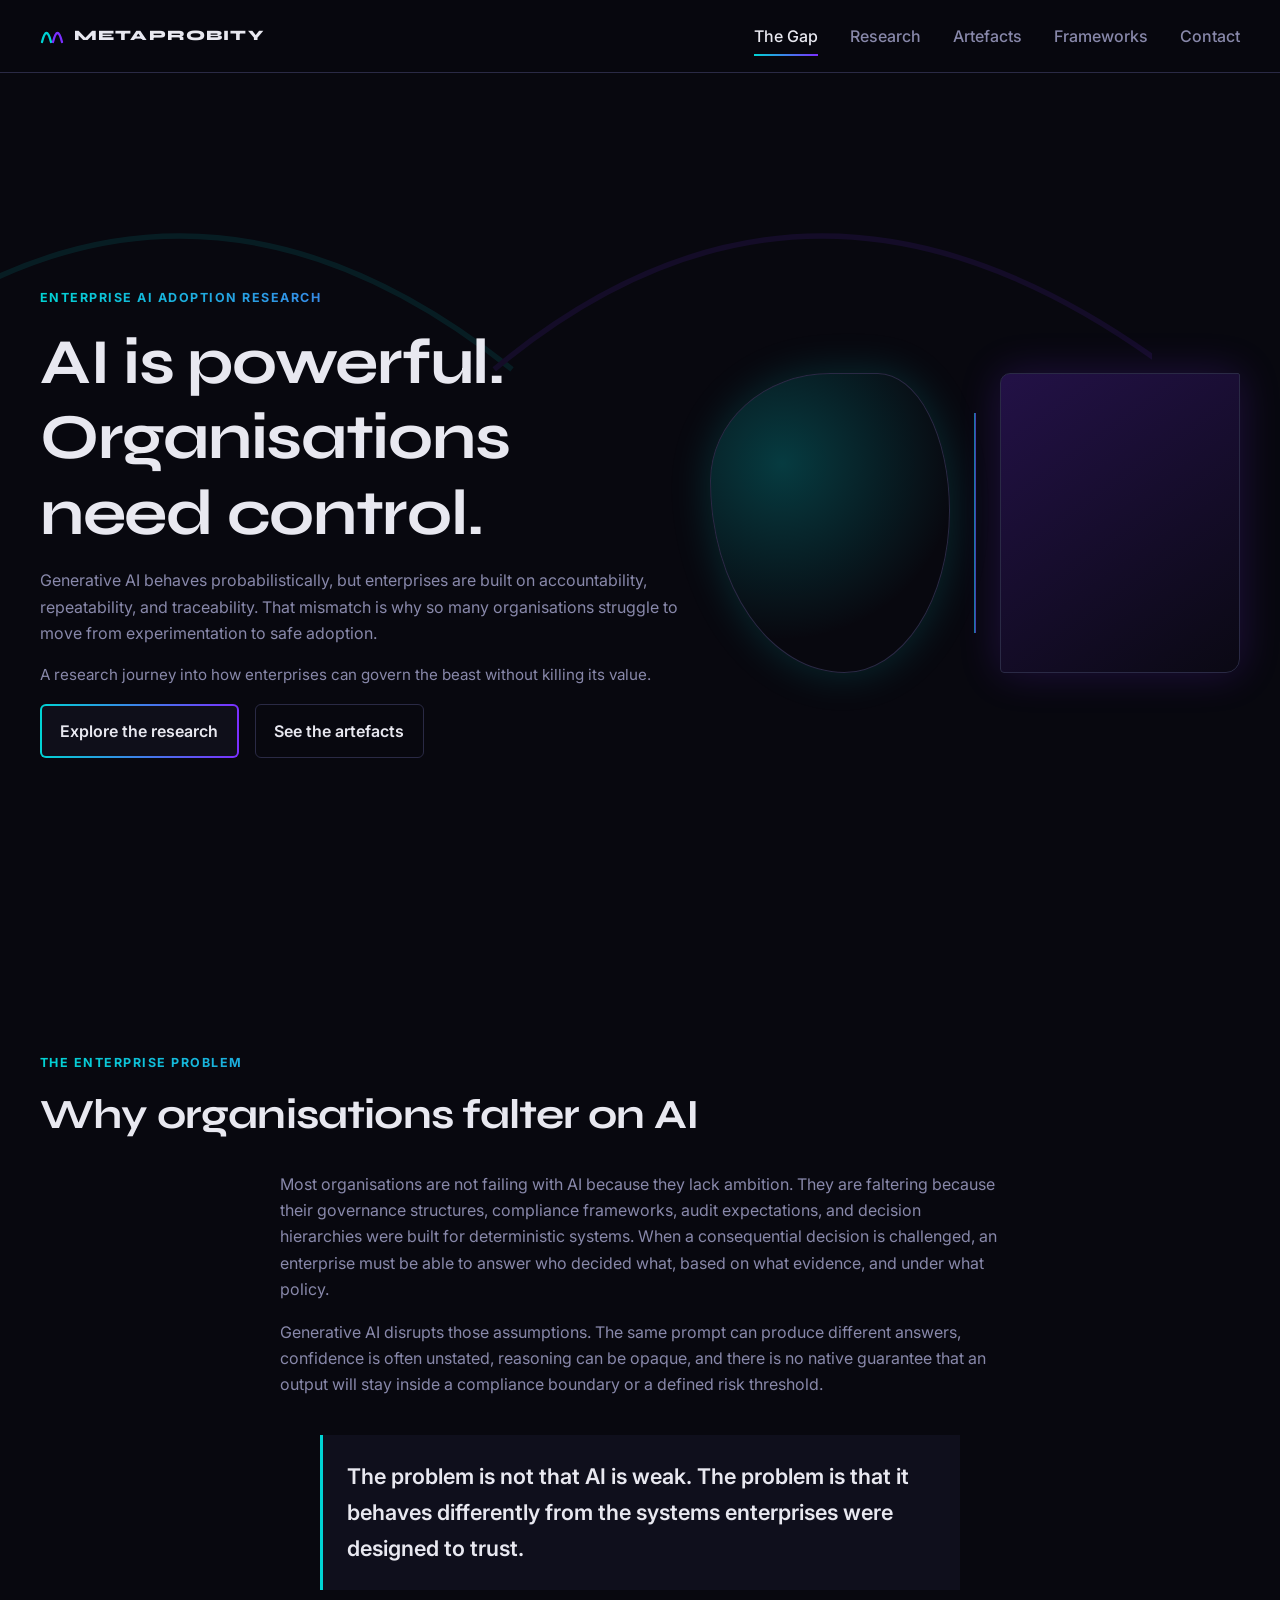
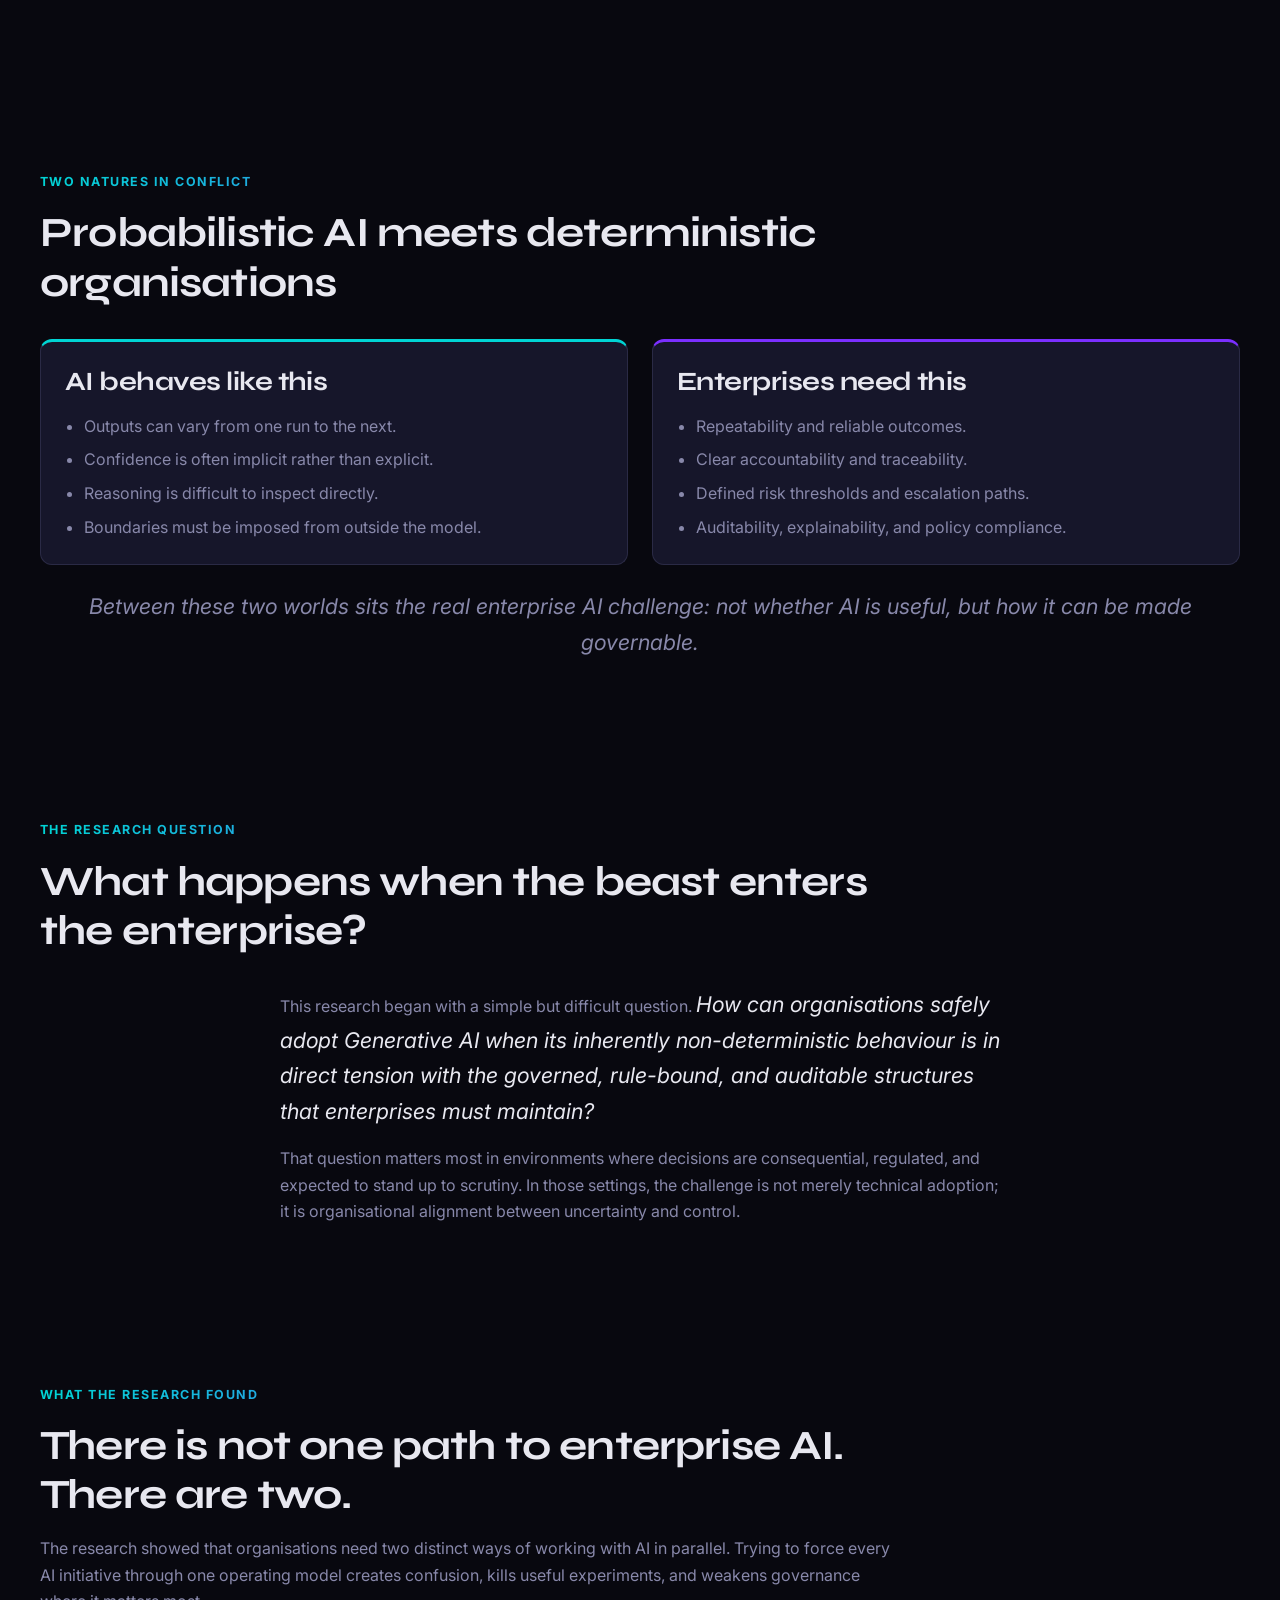
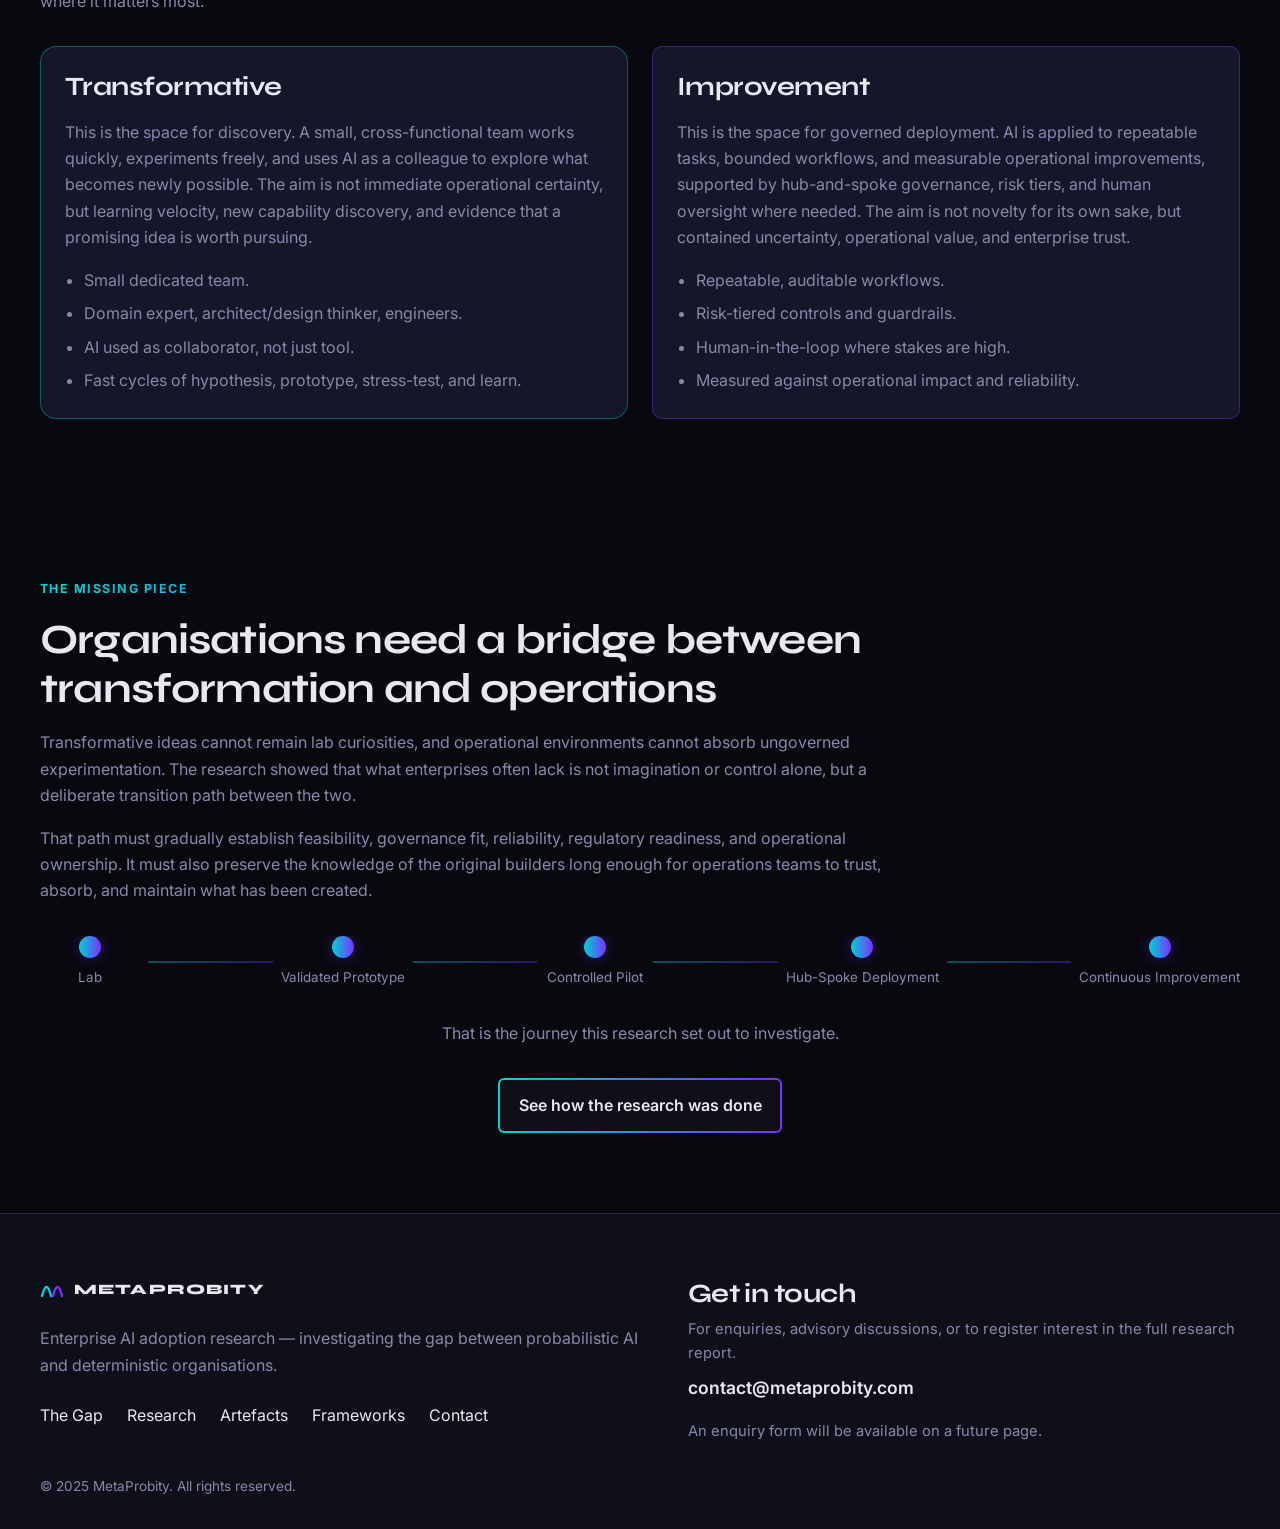
==== index.html @ 25e21c49 "Build initial MetaProbity static pages and design system" ====
<!doctype html>
<html lang="en">
  <head>
    <meta charset="UTF-8" />
    <meta name="viewport" content="width=device-width, initial-scale=1.0" />
    <title>The Beast and the Gap | MetaProbity</title>
    <meta
      name="description"
      content="A research journey into how enterprises can govern probabilistic AI without losing its value."
    />
    <meta property="og:title" content="The Beast and the Gap | MetaProbity" />
    <meta
      property="og:description"
      content="A research journey into how enterprises can govern probabilistic AI without losing its value."
    />
    <meta property="og:image" content="assets/images/site-og-image.jpg" />
    <meta property="og:type" content="website" />
    <link rel="icon" type="image/svg+xml" href="assets/images/favicon.svg" />
    <link rel="preconnect" href="https://fonts.googleapis.com" />
    <link rel="preconnect" href="https://fonts.gstatic.com" crossorigin />
    <link
      href="https://fonts.googleapis.com/css2?family=Inter:wght@400;500;600&family=Syne:wght@400;700;800&display=swap"
      rel="stylesheet"
    />
    <link rel="stylesheet" href="assets/css/variables.css" />
    <link rel="stylesheet" href="assets/css/base.css" />
    <link rel="stylesheet" href="assets/css/components.css" />
    <link rel="stylesheet" href="assets/css/pages.css" />
    <link rel="stylesheet" href="assets/css/animations.css" />
  </head>
  <body>
    <a class="skip-link" href="#main-content">Skip to main content</a>

    <header class="site-header" aria-label="Primary navigation">
      <div class="container header-inner">
        <a class="logo" href="index.html" aria-label="MetaProbity home">
          <svg viewBox="0 0 24 24" aria-hidden="true">
            <path d="M2 18 C5 6, 8 6, 11 18" fill="none" stroke="#00d4d4" stroke-width="2.3" stroke-linecap="round"/>
            <path d="M13 18 C16 6, 19 6, 22 18" fill="none" stroke="#7b2fff" stroke-width="2.3" stroke-linecap="round"/>
          </svg>
          METAPROBITY
        </a>
        <nav class="desktop-nav" aria-label="Desktop navigation">
          <ul class="nav-list">
            <li><a class="nav-link" data-nav href="index.html">The Gap</a></li>
            <li><a class="nav-link" data-nav href="research.html">Research</a></li>
            <li><a class="nav-link" data-nav href="artefacts.html">Artefacts</a></li>
            <li><a class="nav-link" data-nav href="frameworks.html">Frameworks</a></li>
            <li><a class="nav-link" href="#contact">Contact</a></li>
          </ul>
        </nav>
      </div>
    </header>

    <main id="main-content">
      <section class="hero hero-index">
        <div class="hero-wave" aria-hidden="true">
          <svg viewBox="0 0 1440 720" xmlns="http://www.w3.org/2000/svg" preserveAspectRatio="xMidYMid slice">
            <path d="M-20 420 C 220 220, 470 220, 720 420" stroke="#00d4d4" stroke-width="6" fill="none" />
            <path d="M700 420 C 940 220, 1190 220, 1460 420" stroke="#7b2fff" stroke-width="6" fill="none" />
          </svg>
        </div>
        <div class="container hero-content">
          <div class="hero-copy reveal">
            <span class="eyebrow">Enterprise AI adoption research</span>
            <h1>AI is powerful.<br />Organisations need control.</h1>
            <p>
              Generative AI behaves probabilistically, but enterprises are built on accountability, repeatability, and traceability. That mismatch is why so many organisations struggle to move from experimentation to safe adoption.
            </p>
            <p class="hero-support">
              A research journey into how enterprises can govern the beast without killing its value.
            </p>
            <div class="btn-row">
              <a class="btn-primary" href="research.html">Explore the research</a>
              <a class="btn-secondary" href="artefacts.html">See the artefacts</a>
            </div>
          </div>
          <div class="hero-abstract" aria-hidden="true">
            <div class="shape-fluid"></div>
            <div class="hero-divider"></div>
            <div class="shape-angular"></div>
          </div>
        </div>
      </section>

      <section>
        <div class="container">
          <div class="section-intro reveal">
            <span class="eyebrow">The enterprise problem</span>
            <h2>Why organisations falter on AI</h2>
          </div>
          <div class="center-block reveal">
            <p>
              Most organisations are not failing with AI because they lack ambition. They are faltering because their governance structures, compliance frameworks, audit expectations, and decision hierarchies were built for deterministic systems. When a consequential decision is challenged, an enterprise must be able to answer who decided what, based on what evidence, and under what policy.
            </p>
            <p>
              Generative AI disrupts those assumptions. The same prompt can produce different answers, confidence is often unstated, reasoning can be opaque, and there is no native guarantee that an output will stay inside a compliance boundary or a defined risk threshold.
            </p>
            <blockquote class="pull-quote">
              The problem is not that AI is weak. The problem is that it behaves differently from the systems enterprises were designed to trust.
            </blockquote>
          </div>
        </div>
      </section>

      <section>
        <div class="container">
          <div class="section-intro reveal">
            <span class="eyebrow">Two natures in conflict</span>
            <h2>Probabilistic AI meets deterministic organisations</h2>
          </div>
          <div class="two-col reveal-stagger">
            <article class="feature-card comparison-panel">
              <h3>AI behaves like this</h3>
              <ul>
                <li>Outputs can vary from one run to the next.</li>
                <li>Confidence is often implicit rather than explicit.</li>
                <li>Reasoning is difficult to inspect directly.</li>
                <li>Boundaries must be imposed from outside the model.</li>
              </ul>
            </article>
            <article class="feature-card comparison-panel purple">
              <h3>Enterprises need this</h3>
              <ul>
                <li>Repeatability and reliable outcomes.</li>
                <li>Clear accountability and traceability.</li>
                <li>Defined risk thresholds and escalation paths.</li>
                <li>Auditability, explainability, and policy compliance.</li>
              </ul>
            </article>
          </div>
          <p class="callout muted-center reveal" style="margin-top: var(--space-3);">
            Between these two worlds sits the real enterprise AI challenge: not whether AI is useful, but how it can be made governable.
          </p>
        </div>
      </section>

      <section>
        <div class="container">
          <div class="section-intro reveal">
            <span class="eyebrow">The research question</span>
            <h2>What happens when the beast enters the enterprise?</h2>
          </div>
          <div class="center-block reveal">
            <p>
              This research began with a simple but difficult question.
              <span class="callout">How can organisations safely adopt Generative AI when its inherently non-deterministic behaviour is in direct tension with the governed, rule-bound, and auditable structures that enterprises must maintain?</span>
            </p>
            <p>
              That question matters most in environments where decisions are consequential, regulated, and expected to stand up to scrutiny. In those settings, the challenge is not merely technical adoption; it is organisational alignment between uncertainty and control.
            </p>
          </div>
        </div>
      </section>

      <section>
        <div class="container">
          <div class="section-intro reveal">
            <span class="eyebrow">What the research found</span>
            <h2>There is not one path to enterprise AI. There are two.</h2>
            <p>
              The research showed that organisations need two distinct ways of working with AI in parallel. Trying to force every AI initiative through one operating model creates confusion, kills useful experiments, and weakens governance where it matters most.
            </p>
          </div>
          <div class="feature-grid two reveal-stagger">
            <article class="feature-card transformative">
              <h3>Transformative</h3>
              <p>
                This is the space for discovery. A small, cross-functional team works quickly, experiments freely, and uses AI as a colleague to explore what becomes newly possible. The aim is not immediate operational certainty, but learning velocity, new capability discovery, and evidence that a promising idea is worth pursuing.
              </p>
              <ul>
                <li>Small dedicated team.</li>
                <li>Domain expert, architect/design thinker, engineers.</li>
                <li>AI used as collaborator, not just tool.</li>
                <li>Fast cycles of hypothesis, prototype, stress-test, and learn.</li>
              </ul>
            </article>
            <article class="feature-card improvement">
              <h3>Improvement</h3>
              <p>
                This is the space for governed deployment. AI is applied to repeatable tasks, bounded workflows, and measurable operational improvements, supported by hub-and-spoke governance, risk tiers, and human oversight where needed. The aim is not novelty for its own sake, but contained uncertainty, operational value, and enterprise trust.
              </p>
              <ul>
                <li>Repeatable, auditable workflows.</li>
                <li>Risk-tiered controls and guardrails.</li>
                <li>Human-in-the-loop where stakes are high.</li>
                <li>Measured against operational impact and reliability.</li>
              </ul>
            </article>
          </div>
        </div>
      </section>

      <section>
        <div class="container">
          <div class="section-intro reveal">
            <span class="eyebrow">The missing piece</span>
            <h2>Organisations need a bridge between transformation and operations</h2>
            <p>
              Transformative ideas cannot remain lab curiosities, and operational environments cannot absorb ungoverned experimentation. The research showed that what enterprises often lack is not imagination or control alone, but a deliberate transition path between the two.
            </p>
            <p>
              That path must gradually establish feasibility, governance fit, reliability, regulatory readiness, and operational ownership. It must also preserve the knowledge of the original builders long enough for operations teams to trust, absorb, and maintain what has been created.
            </p>
          </div>

          <div class="stage-strip reveal">
            <div class="stage-strip-track" aria-label="Transition journey stages">
              <div class="stage-node"><span class="stage-dot"></span><span class="stage-label">Lab</span></div>
              <span class="stage-connector" aria-hidden="true"></span>
              <div class="stage-node"><span class="stage-dot"></span><span class="stage-label">Validated Prototype</span></div>
              <span class="stage-connector" aria-hidden="true"></span>
              <div class="stage-node"><span class="stage-dot"></span><span class="stage-label">Controlled Pilot</span></div>
              <span class="stage-connector" aria-hidden="true"></span>
              <div class="stage-node"><span class="stage-dot"></span><span class="stage-label">Hub-Spoke Deployment</span></div>
              <span class="stage-connector" aria-hidden="true"></span>
              <div class="stage-node"><span class="stage-dot"></span><span class="stage-label">Continuous Improvement</span></div>
            </div>
          </div>

          <p class="muted-center" style="margin-top: var(--space-3);">That is the journey this research set out to investigate.</p>
          <div class="cta-block" style="margin-top: var(--space-4);">
            <a class="btn-primary" href="research.html">See how the research was done</a>
          </div>
        </div>
      </section>
    </main>

    <footer id="contact" class="site-footer">
      <div class="container footer-grid">
        <div>
          <a class="logo" href="index.html" aria-label="MetaProbity home">
            <svg viewBox="0 0 24 24" aria-hidden="true">
              <path d="M2 18 C5 6, 8 6, 11 18" fill="none" stroke="#00d4d4" stroke-width="2.3" stroke-linecap="round"/>
              <path d="M13 18 C16 6, 19 6, 22 18" fill="none" stroke="#7b2fff" stroke-width="2.3" stroke-linecap="round"/>
            </svg>
            METAPROBITY
          </a>
          <p style="margin-top: var(--space-2);">
            Enterprise AI adoption research — investigating the gap between probabilistic AI and deterministic organisations.
          </p>
          <nav aria-label="Footer links" style="margin-top: var(--space-3);">
            <ul class="footer-nav-list">
              <li><a href="index.html">The Gap</a></li>
              <li><a href="research.html">Research</a></li>
              <li><a href="artefacts.html">Artefacts</a></li>
              <li><a href="frameworks.html">Frameworks</a></li>
              <li><a href="#contact">Contact</a></li>
            </ul>
          </nav>
        </div>
        <div>
          <h3>Get in touch</h3>
          <p class="footer-note" style="margin-top: var(--space-1);">
            For enquiries, advisory discussions, or to register interest in the full research report.
          </p>
          <a class="contact-email" href="mailto:contact@metaprobity.com">contact@metaprobity.com</a>
          <p class="footer-note" style="margin-top: var(--space-2);">An enquiry form will be available on a future page.</p>
        </div>
      </div>
      <div class="container">
        <p class="copyright">© 2025 MetaProbity. All rights reserved.</p>
      </div>
    </footer>

    <nav class="mobile-nav" aria-label="Mobile navigation">
      <ul class="mobile-nav-list">
        <li>
          <a class="mobile-nav-link" data-nav href="index.html">
            <svg viewBox="0 0 24 24" fill="none"><path d="M4 18 C7 7, 10 7, 13 18" stroke-width="2"/><path d="M11 18 C14 7, 17 7, 20 18" stroke-width="2"/></svg>
            <span>Gap</span>
          </a>
        </li>
        <li>
          <a class="mobile-nav-link" data-nav href="research.html">
            <svg viewBox="0 0 24 24" fill="none"><path d="M5 6h14M5 12h14M5 18h10" stroke-width="2"/></svg>
            <span>Research</span>
          </a>
        </li>
        <li>
          <a class="mobile-nav-link" data-nav href="artefacts.html">
            <svg viewBox="0 0 24 24" fill="none"><rect x="4" y="5" width="16" height="14" rx="2" stroke-width="2"/><path d="M8 9h8M8 13h8" stroke-width="2"/></svg>
            <span>Artefacts</span>
          </a>
        </li>
        <li>
          <a class="mobile-nav-link" data-nav href="frameworks.html">
            <svg viewBox="0 0 24 24" fill="none"><path d="M4 12h16M12 4v16" stroke-width="2"/></svg>
            <span>Frameworks</span>
          </a>
        </li>
        <li>
          <a class="mobile-nav-link" href="#contact">
            <svg viewBox="0 0 24 24" fill="none"><path d="M4 6h16v12H4z" stroke-width="2"/><path d="m4 7 8 6 8-6" stroke-width="2"/></svg>
            <span>Contact</span>
          </a>
        </li>
      </ul>
    </nav>

    <script src="assets/js/theme.js" defer></script>
    <script src="assets/js/main.js" defer></script>
    <script src="assets/js/animations.js" defer></script>
  </body>
</html>
---- assets/css/variables.css ----
:root {
  --font-heading: 'Syne', sans-serif;
  --font-body: 'Inter', sans-serif;

  --color-bg-deep: #08080f;
  --color-bg-surface: #0f0f1a;
  --color-bg-elevated: #16162a;
  --color-accent-cyan: #00d4d4;
  --color-accent-purple: #7b2fff;
  --color-text-primary: #e8e8f0;
  --color-text-muted: #8888aa;
  --color-border: #2a2a45;
  --gradient-accent: linear-gradient(90deg, #00d4d4, #7b2fff);

  --space-1: 8px;
  --space-2: 16px;
  --space-3: 24px;
  --space-4: 32px;
  --space-5: 40px;
  --space-6: 48px;
  --space-7: 56px;
  --space-8: 64px;
  --space-9: 72px;
  --space-10: 80px;

  --transition-base: 0.25s ease;
  --transition-slow: 0.5s ease;
  --transition-spring: 0.4s cubic-bezier(0.34, 1.56, 0.64, 1);

  --radius-sm: 6px;
  --radius-md: 12px;
  --radius-lg: 18px;
  --shadow-elevated: 0 14px 40px rgba(0, 0, 0, 0.35);
}
---- assets/css/base.css ----
*,
*::before,
*::after {
  box-sizing: border-box;
}

html {
  scroll-behavior: smooth;
}

body {
  margin: 0;
  font-family: var(--font-body);
  color: var(--color-text-primary);
  background: var(--color-bg-deep);
  line-height: 1.65;
  text-rendering: optimizeLegibility;
}

a {
  color: inherit;
  text-decoration: none;
}

img,
svg {
  max-width: 100%;
  display: block;
}

p {
  margin: 0;
  color: var(--color-text-muted);
}

ul {
  margin: 0;
  padding-left: 1.2rem;
}

h1,
h2,
h3,
h4 {
  margin: 0;
  font-family: var(--font-heading);
  line-height: 1.18;
  letter-spacing: -0.02em;
}

h1 { font-size: clamp(2rem, 8vw, 4rem); }
h2 { font-size: clamp(1.6rem, 5vw, 2.6rem); }
h3 { font-size: clamp(1.25rem, 3.8vw, 1.65rem); }
h4 { font-size: clamp(1.1rem, 3vw, 1.25rem); }

:focus-visible {
  outline: 2px solid var(--color-accent-cyan);
  outline-offset: 2px;
}

.skip-link {
  position: absolute;
  left: -999px;
  top: 8px;
  background: var(--color-bg-elevated);
  border: 1px solid var(--color-border);
  padding: var(--space-1) var(--space-2);
  border-radius: var(--radius-sm);
  z-index: 50;
}

.skip-link:focus {
  left: var(--space-2);
}

.container {
  width: min(1200px, 100% - var(--space-4));
  margin-inline: auto;
}

section {
  padding-block: clamp(var(--space-7), 8vw, var(--space-10));
}

.site-header {
  position: sticky;
  top: 0;
  z-index: 20;
  background: rgba(8, 8, 15, 0.82);
  border-bottom: 1px solid var(--color-border);
  backdrop-filter: blur(14px);
}

.header-inner {
  display: flex;
  align-items: center;
  justify-content: space-between;
  min-height: 72px;
  gap: var(--space-3);
}

.logo {
  display: inline-flex;
  gap: 10px;
  align-items: center;
  font-family: var(--font-heading);
  font-weight: 800;
  letter-spacing: 0.08em;
  font-size: 0.9rem;
}

.logo svg {
  width: 24px;
  height: 24px;
}

.desktop-nav {
  display: none;
}

.nav-list,
.footer-nav-list,
.mobile-nav-list {
  list-style: none;
  display: flex;
  margin: 0;
  padding: 0;
}

.nav-list {
  gap: var(--space-4);
}

.nav-link {
  position: relative;
  font-weight: 500;
  color: var(--color-text-muted);
  transition: color var(--transition-base);
}

.nav-link:hover,
.nav-link.active,
.nav-link[aria-current='page'] {
  color: var(--color-text-primary);
}

.nav-link.active::after,
.nav-link[aria-current='page']::after {
  content: '';
  position: absolute;
  left: 0;
  right: 0;
  bottom: -10px;
  height: 2px;
  background: var(--gradient-accent);
}

.mobile-nav {
  position: fixed;
  left: 0;
  right: 0;
  bottom: 0;
  z-index: 30;
  background: rgba(15, 15, 26, 0.88);
  border-top: 1px solid var(--color-border);
  backdrop-filter: blur(16px);
  padding: var(--space-1) var(--space-2) calc(var(--space-1) + env(safe-area-inset-bottom));
}

.mobile-nav-list {
  justify-content: space-between;
  gap: var(--space-1);
}

.mobile-nav-link {
  display: flex;
  flex-direction: column;
  align-items: center;
  gap: 4px;
  font-size: 0.7rem;
  color: var(--color-text-muted);
  min-width: 52px;
}

.mobile-nav-link svg {
  width: 18px;
  height: 18px;
  stroke: currentColor;
}

.mobile-nav-link.active,
.mobile-nav-link[aria-current='page'] {
  color: var(--color-accent-cyan);
  font-weight: 600;
}

.mobile-nav-link.active span,
.mobile-nav-link[aria-current='page'] span {
  background: var(--gradient-accent);
  -webkit-background-clip: text;
  background-clip: text;
  color: transparent;
}

main {
  padding-bottom: 86px;
}

.site-footer {
  border-top: 1px solid var(--color-border);
  background: var(--color-bg-surface);
  padding: var(--space-8) 0 var(--space-4);
}

.footer-grid {
  display: grid;
  gap: var(--space-5);
}

.footer-nav-list {
  flex-wrap: wrap;
  gap: var(--space-2) var(--space-3);
}

.footer-note {
  font-size: 0.92rem;
}

.contact-email {
  display: inline-block;
  font-size: 1.1rem;
  font-weight: 600;
  color: var(--color-text-primary);
  margin-top: var(--space-1);
}

.copyright {
  margin-top: var(--space-4);
  font-size: 0.85rem;
}

@media (min-width: 768px) {
  .desktop-nav {
    display: block;
  }

  .mobile-nav {
    display: none;
  }

  main {
    padding-bottom: 0;
  }

  .footer-grid {
    grid-template-columns: 1.1fr 1fr;
  }
}
---- assets/css/components.css ----
.eyebrow {
  display: inline-block;
  font-size: 0.78rem;
  text-transform: uppercase;
  letter-spacing: 0.12em;
  font-weight: 700;
  background: var(--gradient-accent);
  -webkit-background-clip: text;
  background-clip: text;
  color: transparent;
}

.section-intro {
  display: grid;
  gap: var(--space-2);
  margin-bottom: var(--space-4);
  max-width: 860px;
}

.pull-quote {
  border-left: 3px solid transparent;
  border-image: var(--gradient-accent) 1;
  padding: var(--space-3);
  background: rgba(22, 22, 42, 0.5);
  font-size: clamp(1.05rem, 2.5vw, 1.35rem);
  font-weight: 600;
  color: var(--color-text-primary);
}

.two-col {
  display: grid;
  gap: var(--space-3);
}

.feature-card {
  border: 1px solid var(--color-border);
  border-radius: var(--radius-md);
  padding: var(--space-3);
  background: var(--color-bg-elevated);
  transition: transform var(--transition-spring), box-shadow var(--transition-base), border-color var(--transition-base);
}

.feature-card h3,
.feature-card h4 {
  margin-bottom: var(--space-2);
}

.feature-card p {
  margin-bottom: var(--space-2);
}

.feature-card ul {
  color: var(--color-text-muted);
  display: grid;
  gap: 0.45rem;
}

.feature-card:hover {
  transform: translateY(-4px);
  box-shadow: var(--shadow-elevated);
}

.stage-strip {
  margin-top: var(--space-4);
}

.stage-strip-track {
  display: flex;
  align-items: center;
  justify-content: space-between;
  gap: var(--space-1);
  overflow-x: auto;
  padding-bottom: var(--space-1);
}

.stage-node {
  min-width: 100px;
  text-align: center;
  display: grid;
  justify-items: center;
  gap: var(--space-1);
  opacity: 0;
  transform: scale(0.92);
  transition: opacity var(--transition-base), transform var(--transition-base);
}

.stage-node.is-visible {
  opacity: 1;
  transform: scale(1);
}

.stage-dot {
  width: 22px;
  height: 22px;
  border-radius: 50%;
  background: var(--gradient-accent);
  box-shadow: 0 0 14px rgba(123, 47, 255, 0.4);
}

.stage-label {
  font-size: 0.84rem;
  color: var(--color-text-muted);
}

.stage-connector {
  height: 2px;
  flex: 1;
  min-width: 28px;
  background: linear-gradient(90deg, rgba(0, 212, 212, 0.35), rgba(123, 47, 255, 0.35));
}

.cta-block {
  text-align: center;
  display: grid;
  gap: var(--space-2);
  justify-items: center;
}

.btn-row {
  display: flex;
  gap: var(--space-2);
  flex-wrap: wrap;
}

.btn-primary,
.btn-secondary {
  display: inline-flex;
  align-items: center;
  justify-content: center;
  padding: 0.75rem 1.15rem;
  border-radius: var(--radius-sm);
  border: 1px solid var(--color-border);
  font-weight: 600;
  transition: all var(--transition-base);
}

.btn-primary {
  border: 2px solid transparent;
  background: linear-gradient(var(--color-bg-surface), var(--color-bg-surface)) padding-box, var(--gradient-accent) border-box;
}

.btn-primary:hover {
  background: var(--gradient-accent);
  color: #05050a;
}

.btn-secondary:hover {
  border-color: var(--color-accent-cyan);
  color: var(--color-text-primary);
}

.callout {
  font-size: clamp(1.1rem, 2.6vw, 1.35rem);
  color: var(--color-text-primary);
  font-style: italic;
}

.placeholder-media {
  border: 1px solid var(--color-border);
  border-radius: var(--radius-md);
  overflow: hidden;
  background: #10101e;
  aspect-ratio: 16 / 9;
}

.placeholder-media svg {
  width: 100%;
  height: 100%;
}

.timeline-mini {
  display: grid;
  gap: var(--space-1);
}

.timeline-mini-item {
  border: 1px solid var(--color-border);
  background: var(--color-bg-elevated);
  padding: 0.65rem 0.8rem;
  font-size: 0.85rem;
  color: var(--color-text-muted);
  border-radius: 8px;
  position: relative;
}

.timeline-mini-item:not(:last-child)::after {
  content: '';
  position: absolute;
  left: 50%;
  transform: translateX(-50%);
  bottom: -10px;
  width: 1px;
  height: 10px;
  background: var(--color-border);
}

.dsrm-steps {
  display: grid;
  gap: var(--space-3);
  max-width: 900px;
}

.dsrm-step {
  display: grid;
  grid-template-columns: auto 1fr;
  gap: var(--space-2);
  position: relative;
}

.dsrm-step:not(:last-child)::after {
  content: '';
  position: absolute;
  top: 30px;
  left: 12px;
  width: 2px;
  height: calc(100% + var(--space-1));
  background: var(--color-border);
}

.dsrm-step-number {
  width: 26px;
  height: 26px;
  border-radius: 50%;
  display: inline-flex;
  align-items: center;
  justify-content: center;
  font-size: 0.84rem;
  font-weight: 700;
  background: var(--gradient-accent);
  color: #05050a;
}

.muted-center {
  text-align: center;
  color: var(--color-text-muted);
}

@media (min-width: 768px) {
  .two-col {
    grid-template-columns: repeat(2, minmax(0, 1fr));
  }

  .timeline-mini {
    grid-template-columns: repeat(6, minmax(0, 1fr));
    align-items: center;
  }

  .timeline-mini-item {
    text-align: center;
  }

  .timeline-mini-item:not(:last-child)::after {
    left: auto;
    right: -10px;
    bottom: auto;
    top: 50%;
    transform: translateY(-50%);
    width: 10px;
    height: 1px;
  }
}
---- assets/css/pages.css ----
.hero {
  min-height: 100vh;
  display: flex;
  align-items: center;
  position: relative;
  overflow: hidden;
}

.hero-wave {
  position: absolute;
  inset: 0;
  opacity: 0.1;
  pointer-events: none;
  animation: drift-wave 20s linear infinite;
}

.hero-wave svg {
  width: 120%;
  min-width: 960px;
  margin-left: -10%;
  margin-top: -6%;
}

.hero-index {
  background: var(--color-bg-deep);
}

.hero-research {
  background: var(--color-bg-surface);
}

.hero-research::before {
  content: '';
  position: absolute;
  inset: 0;
  background-image: radial-gradient(circle at 1px 1px, rgba(232, 232, 240, 0.16) 1px, transparent 0);
  background-size: 26px 26px;
  opacity: 0.04;
}

.hero-content {
  position: relative;
  z-index: 1;
  display: grid;
  gap: var(--space-4);
  align-items: center;
}

.hero-copy {
  display: grid;
  gap: var(--space-2);
  max-width: 740px;
}

.hero-support {
  font-size: 0.95rem;
}

.hero-abstract {
  display: none;
}

.hero-divider {
  width: 2px;
  height: 220px;
  background: var(--gradient-accent);
  opacity: 0.7;
}

.shape-fluid,
.shape-angular {
  width: min(240px, 40vw);
  height: min(300px, 46vw);
  border: 1px solid var(--color-border);
}

.shape-fluid {
  border-radius: 50% 30% 44% 56% / 36% 46% 54% 64%;
  background: radial-gradient(circle at 30% 30%, rgba(0, 212, 212, 0.25), transparent 66%);
  box-shadow: 0 0 42px rgba(0, 212, 212, 0.18);
}

.shape-angular {
  border-radius: 10px 2px 14px 4px;
  background: linear-gradient(145deg, rgba(123, 47, 255, 0.23), rgba(123, 47, 255, 0.02));
  box-shadow: 0 0 42px rgba(123, 47, 255, 0.2);
}

.comparison-panel {
  border-top: 3px solid var(--color-accent-cyan);
}

.comparison-panel.purple {
  border-top-color: var(--color-accent-purple);
}

.center-block {
  max-width: 720px;
  margin-inline: auto;
  display: grid;
  gap: var(--space-2);
}

.feature-grid {
  display: grid;
  gap: var(--space-3);
}

.feature-card.transformative {
  border-color: rgba(0, 212, 212, 0.36);
  border-radius: 16px;
}

.feature-card.improvement {
  border-color: rgba(123, 47, 255, 0.4);
  border-radius: 10px;
}

.artifact-card,
.framework-card {
  display: grid;
  gap: var(--space-2);
}

.artifact-card .feature-card,
.framework-card .feature-card {
  padding: var(--space-2);
}

@keyframes drift-wave {
  0% { transform: translateX(0) translateY(0); }
  50% { transform: translateX(-2%) translateY(1.5%); }
  100% { transform: translateX(0) translateY(0); }
}

@media (min-width: 768px) {
  .hero-content {
    grid-template-columns: 1.1fr 0.9fr;
  }

  .hero-abstract {
    display: flex;
    align-items: center;
    justify-content: center;
    gap: var(--space-3);
  }

  .feature-grid.two {
    grid-template-columns: repeat(2, minmax(0, 1fr));
  }

  .feature-grid.four {
    grid-template-columns: repeat(2, minmax(0, 1fr));
  }
}
---- assets/css/animations.css ----
.reveal {
  opacity: 0;
  transform: translateY(30px);
  transition: opacity var(--transition-slow), transform var(--transition-slow);
}

.reveal.is-visible {
  opacity: 1;
  transform: translateY(0);
}

.reveal-stagger > * {
  opacity: 0;
  transform: translateY(24px);
  transition: opacity var(--transition-slow), transform var(--transition-slow);
}

.reveal-stagger > *.is-visible {
  opacity: 1;
  transform: translateY(0);
}

@media (prefers-reduced-motion: reduce) {
  *,
  *::before,
  *::after {
    animation-duration: 0.01ms !important;
    animation-iteration-count: 1 !important;
    transition-duration: 0.01ms !important;
    scroll-behavior: auto !important;
  }

  .reveal,
  .reveal-stagger > *,
  .stage-node {
    opacity: 1 !important;
    transform: none !important;
  }
}
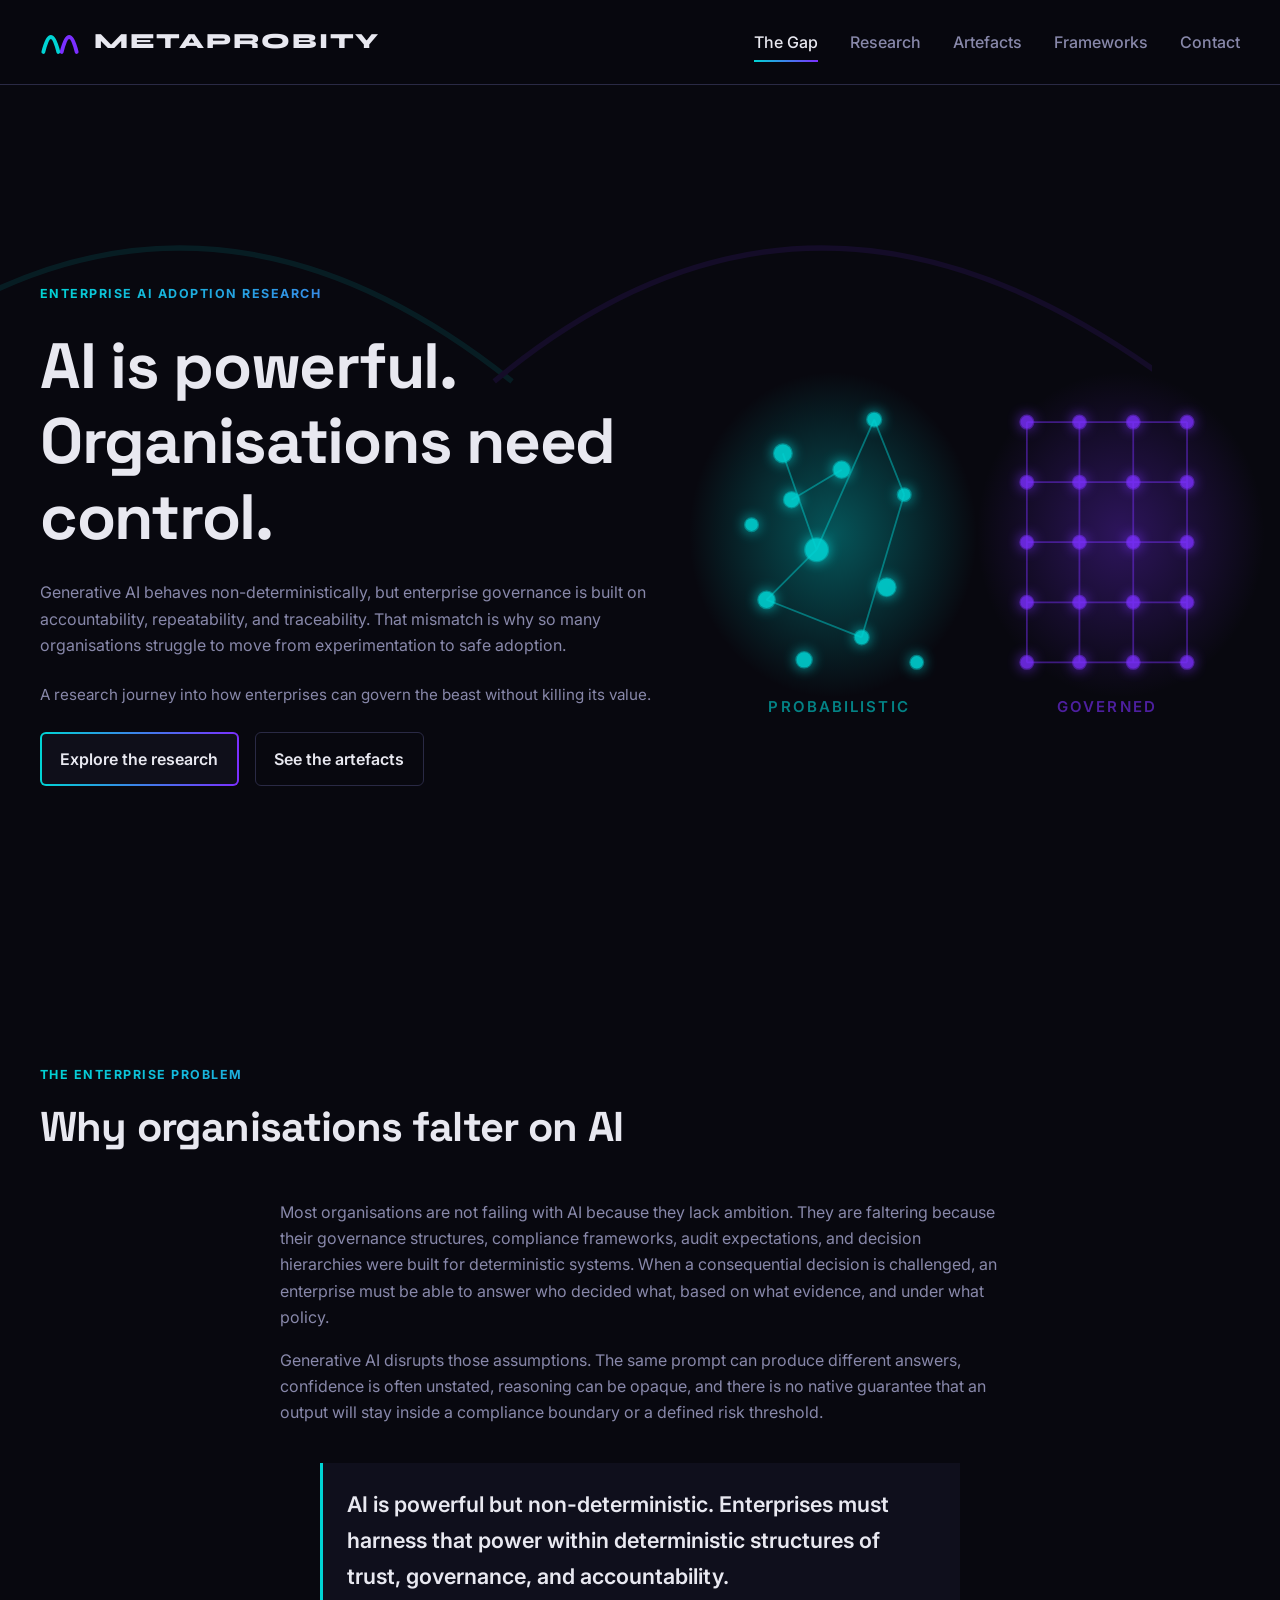
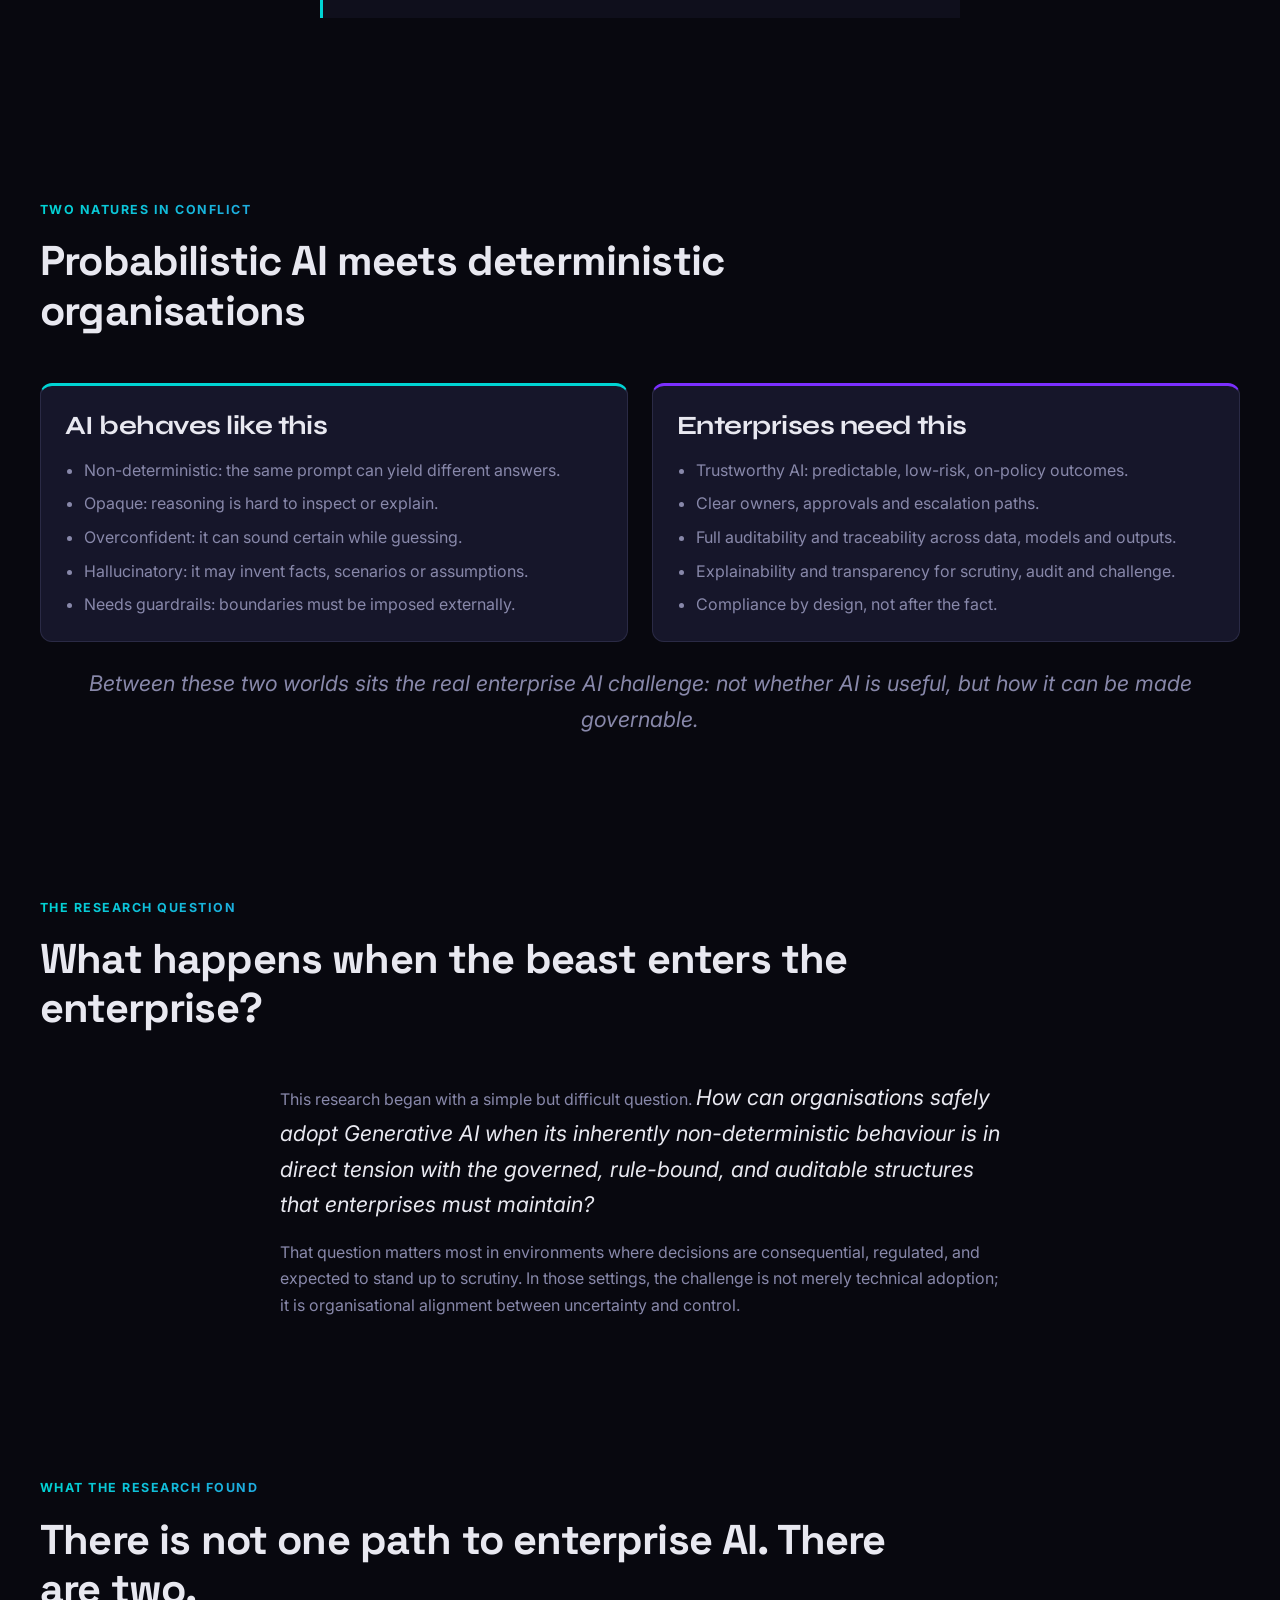
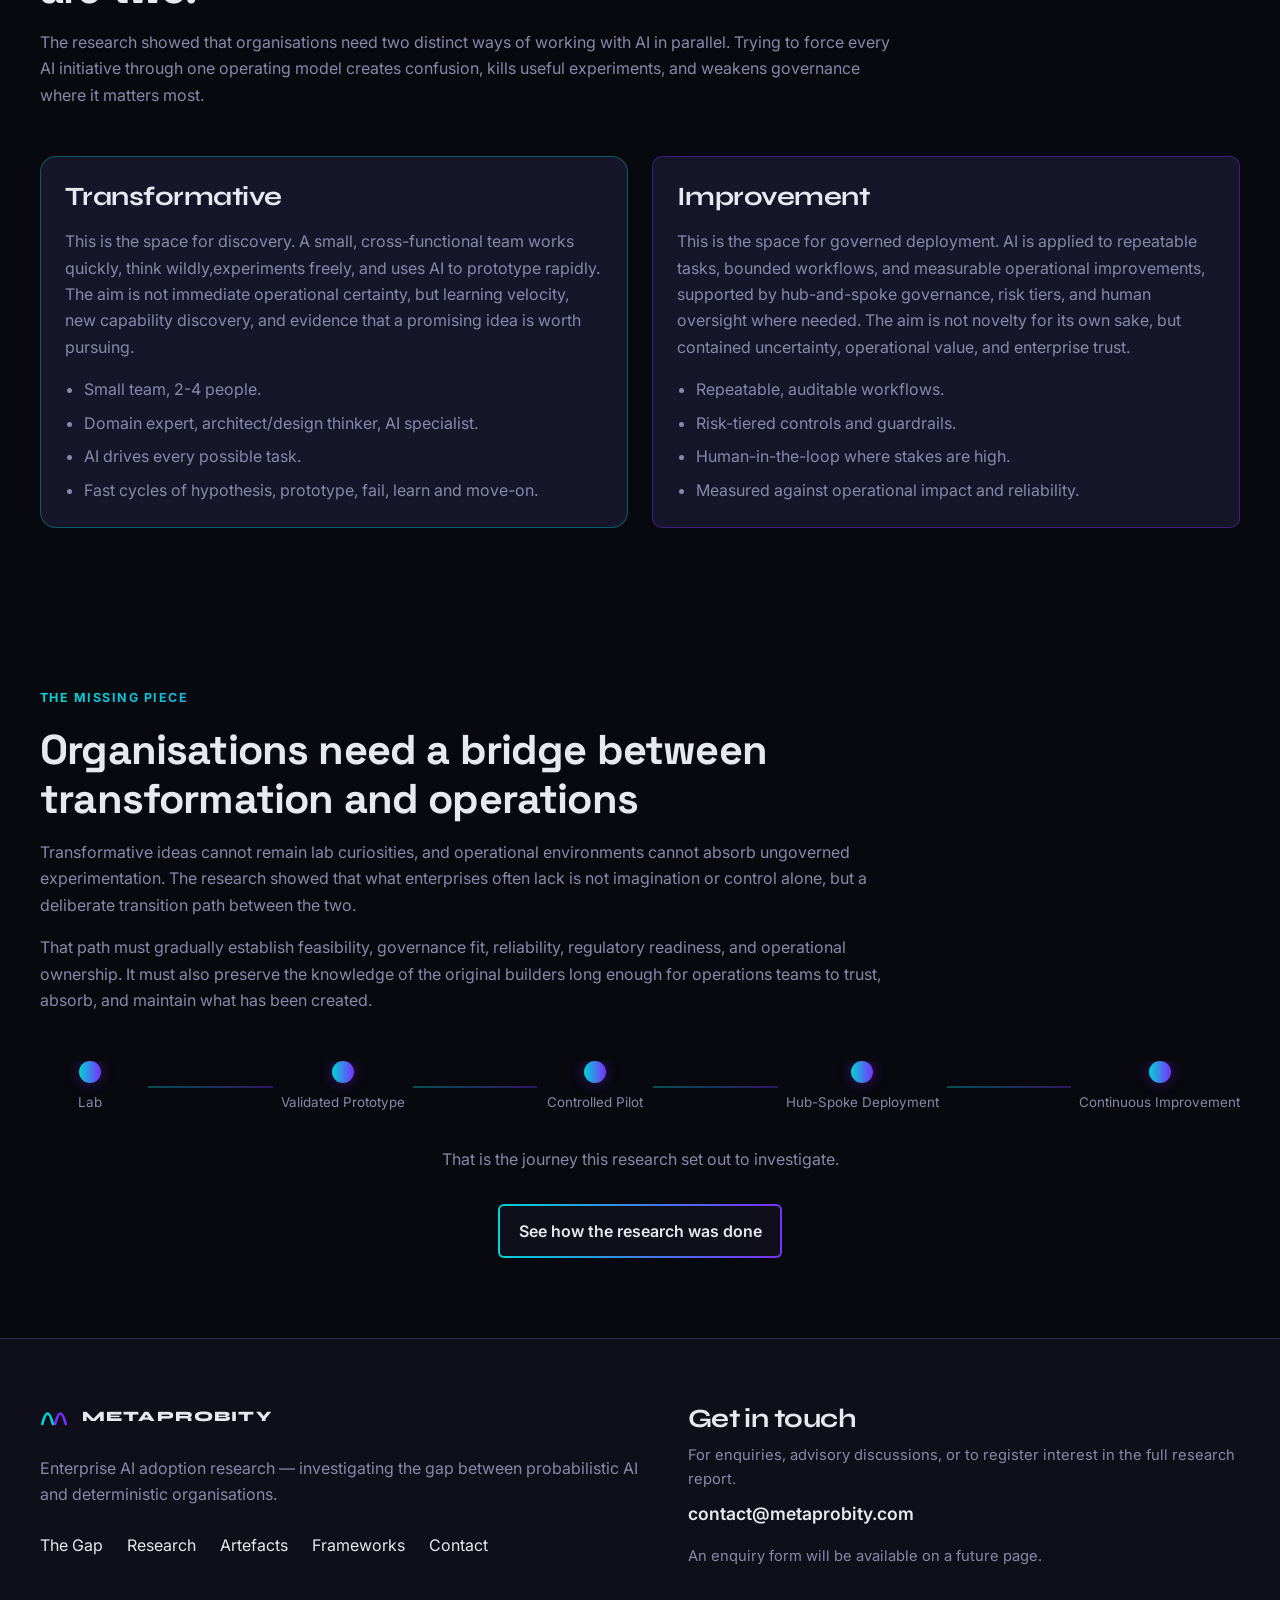
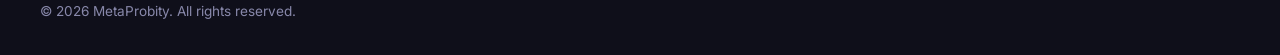
==== commit 551e96de: "UI: enhance hero diagram; increase header wordmark; update fonts; bump footer year to 2026" ====
--- a/index.html
+++ b/index.html
@@ -19,7 +19,7 @@
     <link rel="preconnect" href="https://fonts.googleapis.com" />
     <link rel="preconnect" href="https://fonts.gstatic.com" crossorigin />
     <link
-      href="https://fonts.googleapis.com/css2?family=Inter:wght@400;500;600&family=Syne:wght@400;700;800&display=swap"
+      href="https://fonts.googleapis.com/css2?family=Inter:wght@400;500;600&family=Space+Grotesk:wght@500;700&family=Syne:wght@400;700;800&display=swap"
       rel="stylesheet"
     />
     <link rel="stylesheet" href="assets/css/variables.css" />
@@ -65,7 +65,7 @@
             <span class="eyebrow">Enterprise AI adoption research</span>
             <h1>AI is powerful.<br />Organisations need control.</h1>
             <p>
-              Generative AI behaves probabilistically, but enterprises are built on accountability, repeatability, and traceability. That mismatch is why so many organisations struggle to move from experimentation to safe adoption.
+              Generative AI behaves non-deterministically, but enterprise governance is built on accountability, repeatability, and traceability. That mismatch is why so many organisations struggle to move from experimentation to safe adoption.
             </p>
             <p class="hero-support">
               A research journey into how enterprises can govern the beast without killing its value.
@@ -76,9 +76,95 @@
             </div>
           </div>
           <div class="hero-abstract" aria-hidden="true">
-            <div class="shape-fluid"></div>
-            <div class="hero-divider"></div>
-            <div class="shape-angular"></div>
+            <svg class="hero-diagram" viewBox="0 0 420 300" xmlns="http://www.w3.org/2000/svg">
+              <defs>
+                <radialGradient id="glow-left" cx="50%" cy="50%" r="50%">
+                  <stop offset="0%" stop-color="#00d4d4" stop-opacity="0.38"/>
+                  <stop offset="100%" stop-color="#00d4d4" stop-opacity="0"/>
+                </radialGradient>
+                <radialGradient id="glow-right" cx="50%" cy="50%" r="50%">
+                  <stop offset="0%" stop-color="#7b2fff" stop-opacity="0.32"/>
+                  <stop offset="100%" stop-color="#7b2fff" stop-opacity="0"/>
+                </radialGradient>
+                <linearGradient id="div-grad" x1="0" y1="0" x2="0" y2="1">
+                  <stop offset="0%"   stop-color="#00d4d4" stop-opacity="0.04"/>
+                  <stop offset="38%"  stop-color="#00d4d4" stop-opacity="0.8"/>
+                  <stop offset="62%"  stop-color="#7b2fff" stop-opacity="0.8"/>
+                  <stop offset="100%" stop-color="#7b2fff" stop-opacity="0.04"/>
+                </linearGradient>
+              </defs>
+
+              <!-- ambient glow pools -->
+              <ellipse cx="95"  cy="150" rx="115" ry="130" fill="url(#glow-left)"/>
+              <ellipse cx="325" cy="150" rx="115" ry="130" fill="url(#glow-right)"/>
+
+              <!-- LEFT — probabilistic AI: organic drifting nodes -->
+              <g class="chaos-lines">
+                <line x1="55"  y1="85"  x2="82"  y2="162"/>
+                <line x1="82"  y1="162" x2="128" y2="58"/>
+                <line x1="42"  y1="202" x2="82"  y2="162"/>
+                <line x1="118" y1="232" x2="152" y2="118"/>
+                <line x1="62"  y1="122" x2="102" y2="98"/>
+                <line x1="128" y1="58"  x2="152" y2="118"/>
+                <line x1="42"  y1="202" x2="118" y2="232"/>
+              </g>
+              <g class="nodes-chaos">
+                <circle class="nd nd-a" cx="55"  cy="85"  r="7"/>
+                <circle class="nd nd-b" cx="128" cy="58"  r="5.5"/>
+                <circle class="nd nd-c" cx="82"  cy="162" r="9"/>
+                <circle class="nd nd-d" cx="152" cy="118" r="5"/>
+                <circle class="nd nd-e" cx="42"  cy="202" r="6.5"/>
+                <circle class="nd nd-f" cx="118" cy="232" r="5.5"/>
+                <circle class="nd nd-a" cx="62"  cy="122" r="6"   style="animation-delay:-3.2s"/>
+                <circle class="nd nd-c" cx="138" cy="192" r="7"   style="animation-delay:-1.4s"/>
+                <circle class="nd nd-b" cx="30"  cy="142" r="5"   style="animation-delay:-5s"/>
+                <circle class="nd nd-e" cx="102" cy="98"  r="6.5" style="animation-delay:-2.1s"/>
+                <circle class="nd nd-f" cx="162" cy="252" r="5"   style="animation-delay:-4.3s"/>
+                <circle class="nd nd-d" cx="72"  cy="250" r="6"   style="animation-delay:-0.8s"/>
+              </g>
+
+              <!-- CENTRE — the gap / tension divider -->
+              <line x1="210" y1="14" x2="210" y2="286" stroke="url(#div-grad)" stroke-width="1.5"/>
+
+              <!-- RIGHT — deterministic enterprise: structured grid -->
+              <g class="grid-lines">
+                <line x1="250" y1="60"  x2="378" y2="60"/>
+                <line x1="250" y1="108" x2="378" y2="108"/>
+                <line x1="250" y1="156" x2="378" y2="156"/>
+                <line x1="250" y1="204" x2="378" y2="204"/>
+                <line x1="250" y1="252" x2="378" y2="252"/>
+                <line x1="250" y1="60"  x2="250" y2="252"/>
+                <line x1="292" y1="60"  x2="292" y2="252"/>
+                <line x1="335" y1="60"  x2="335" y2="252"/>
+                <line x1="378" y1="60"  x2="378" y2="252"/>
+              </g>
+              <g class="nodes-grid">
+                <circle class="gn" cx="250" cy="60"  r="5"/>
+                <circle class="gn" cx="292" cy="60"  r="5"/>
+                <circle class="gn" cx="335" cy="60"  r="5"/>
+                <circle class="gn" cx="378" cy="60"  r="5"/>
+                <circle class="gn" cx="250" cy="108" r="5"/>
+                <circle class="gn" cx="292" cy="108" r="5"/>
+                <circle class="gn" cx="335" cy="108" r="5"/>
+                <circle class="gn" cx="378" cy="108" r="5"/>
+                <circle class="gn" cx="250" cy="156" r="5"/>
+                <circle class="gn" cx="292" cy="156" r="5"/>
+                <circle class="gn" cx="335" cy="156" r="5"/>
+                <circle class="gn" cx="378" cy="156" r="5"/>
+                <circle class="gn" cx="250" cy="204" r="5"/>
+                <circle class="gn" cx="292" cy="204" r="5"/>
+                <circle class="gn" cx="335" cy="204" r="5"/>
+                <circle class="gn" cx="378" cy="204" r="5"/>
+                <circle class="gn" cx="250" cy="252" r="5"/>
+                <circle class="gn" cx="292" cy="252" r="5"/>
+                <circle class="gn" cx="335" cy="252" r="5"/>
+                <circle class="gn" cx="378" cy="252" r="5"/>
+              </g>
+
+              <!-- labels: visible on hover -->
+              <text class="diagram-label label-chaos" x="100" y="292" text-anchor="middle">PROBABILISTIC</text>
+              <text class="diagram-label label-grid"  x="314" y="292" text-anchor="middle">GOVERNED</text>
+            </svg>
           </div>
         </div>
       </section>
@@ -97,7 +183,7 @@
               Generative AI disrupts those assumptions. The same prompt can produce different answers, confidence is often unstated, reasoning can be opaque, and there is no native guarantee that an output will stay inside a compliance boundary or a defined risk threshold.
             </p>
             <blockquote class="pull-quote">
-              The problem is not that AI is weak. The problem is that it behaves differently from the systems enterprises were designed to trust.
+              AI is powerful but non-deterministic. Enterprises must harness that power within deterministic structures of trust, governance, and accountability.
             </blockquote>
           </div>
         </div>
@@ -113,19 +199,21 @@
             <article class="feature-card comparison-panel">
               <h3>AI behaves like this</h3>
               <ul>
-                <li>Outputs can vary from one run to the next.</li>
-                <li>Confidence is often implicit rather than explicit.</li>
-                <li>Reasoning is difficult to inspect directly.</li>
-                <li>Boundaries must be imposed from outside the model.</li>
+                <li>Non-deterministic: the same prompt can yield different answers.</li>
+                <li>Opaque: reasoning is hard to inspect or explain.</li>
+                <li>Overconfident: it can sound certain while guessing.</li>
+                <li>Hallucinatory: it may invent facts, scenarios or assumptions.</li>
+                <li>Needs guardrails: boundaries must be imposed externally.</li>
               </ul>
             </article>
             <article class="feature-card comparison-panel purple">
               <h3>Enterprises need this</h3>
               <ul>
-                <li>Repeatability and reliable outcomes.</li>
-                <li>Clear accountability and traceability.</li>
-                <li>Defined risk thresholds and escalation paths.</li>
-                <li>Auditability, explainability, and policy compliance.</li>
+                <li>Trustworthy AI: predictable, low-risk, on-policy outcomes.</li>
+                <li>Clear owners, approvals and escalation paths.</li>
+                <li>Full auditability and traceability across data, models and outputs.</li>
+                <li>Explainability and transparency for scrutiny, audit and challenge.</li>
+                <li>Compliance by design, not after the fact.</li>
               </ul>
             </article>
           </div>
@@ -166,13 +254,13 @@
             <article class="feature-card transformative">
               <h3>Transformative</h3>
               <p>
-                This is the space for discovery. A small, cross-functional team works quickly, experiments freely, and uses AI as a colleague to explore what becomes newly possible. The aim is not immediate operational certainty, but learning velocity, new capability discovery, and evidence that a promising idea is worth pursuing.
+                This is the space for discovery. A small, cross-functional team works quickly, think wildly,experiments freely, and uses AI to prototype rapidly. The aim is not immediate operational certainty, but learning velocity, new capability discovery, and evidence that a promising idea is worth pursuing.
               </p>
               <ul>
-                <li>Small dedicated team.</li>
-                <li>Domain expert, architect/design thinker, engineers.</li>
-                <li>AI used as collaborator, not just tool.</li>
-                <li>Fast cycles of hypothesis, prototype, stress-test, and learn.</li>
+                <li>Small team, 2-4 people.</li>
+                <li>Domain expert, architect/design thinker, AI specialist.</li>
+                <li>AI drives every possible task.</li>
+                <li>Fast cycles of hypothesis, prototype, fail, learn and move-on.</li>
               </ul>
             </article>
             <article class="feature-card improvement">
@@ -259,7 +347,7 @@
         </div>
       </div>
       <div class="container">
-        <p class="copyright">© 2025 MetaProbity. All rights reserved.</p>
+        <p class="copyright">© 2026 MetaProbity. All rights reserved.</p>
       </div>
     </footer>
 
--- a/assets/css/variables.css
+++ b/assets/css/variables.css
@@ -1,4 +1,5 @@
 :root {
+  --font-display: 'Space Grotesk', sans-serif;
   --font-heading: 'Syne', sans-serif;
   --font-body: 'Inter', sans-serif;
 
--- a/assets/css/base.css
+++ b/assets/css/base.css
@@ -46,6 +46,11 @@
   font-family: var(--font-heading);
   line-height: 1.18;
   letter-spacing: -0.02em;
+}
+
+h1,
+h2 {
+  font-family: var(--font-display);
 }
 
 h1 { font-size: clamp(2rem, 8vw, 4rem); }
@@ -79,7 +84,7 @@
 }
 
 section {
-  padding-block: clamp(var(--space-7), 8vw, var(--space-10));
+  padding-block: clamp(var(--space-5), 8vw, var(--space-10));
 }
 
 .site-header {
@@ -95,13 +100,13 @@
   display: flex;
   align-items: center;
   justify-content: space-between;
-  min-height: 72px;
+  min-height: 84px;
   gap: var(--space-3);
 }
 
 .logo {
   display: inline-flex;
-  gap: 10px;
+  gap: 14px;
   align-items: center;
   font-family: var(--font-heading);
   font-weight: 800;
@@ -110,8 +115,18 @@
 }
 
 .logo svg {
-  width: 24px;
-  height: 24px;
+  width: 28px;
+  height: 28px;
+}
+
+.site-header .logo {
+  gap: 14px;
+  font-size: 1.35rem;
+}
+
+.site-header .logo svg {
+  width: 40px;
+  height: 40px;
 }
 
 .desktop-nav {
@@ -209,7 +224,7 @@
 .site-footer {
   border-top: 1px solid var(--color-border);
   background: var(--color-bg-surface);
-  padding: var(--space-8) 0 var(--space-4);
+  padding: clamp(var(--space-5), 6vw, var(--space-8)) 0 var(--space-4);
 }
 
 .footer-grid {
@@ -256,3 +271,9 @@
     grid-template-columns: 1.1fr 1fr;
   }
 }
+
+@media (min-width: 1024px) {
+  .container {
+    width: min(1200px, 100% - var(--space-6));
+  }
+}
--- a/assets/css/components.css
+++ b/assets/css/components.css
@@ -20,7 +20,7 @@
 .pull-quote {
   border-left: 3px solid transparent;
   border-image: var(--gradient-accent) 1;
-  padding: var(--space-3);
+  padding: var(--space-2);
   background: rgba(22, 22, 42, 0.5);
   font-size: clamp(1.05rem, 2.5vw, 1.35rem);
   font-weight: 600;
@@ -120,6 +120,11 @@
   display: flex;
   gap: var(--space-2);
   flex-wrap: wrap;
+}
+
+.btn-row > .btn-primary,
+.btn-row > .btn-secondary {
+  flex: 1 1 auto;
 }
 
 .btn-primary,
@@ -240,6 +245,23 @@
     grid-template-columns: repeat(2, minmax(0, 1fr));
   }
 
+  .pull-quote {
+    padding: var(--space-3);
+  }
+
+  .section-intro {
+    margin-bottom: var(--space-5);
+  }
+
+  .center-block {
+    gap: var(--space-3);
+  }
+
+  .btn-row > .btn-primary,
+  .btn-row > .btn-secondary {
+    flex: initial;
+  }
+
   .timeline-mini {
     grid-template-columns: repeat(6, minmax(0, 1fr));
     align-items: center;
@@ -259,3 +281,9 @@
     height: 1px;
   }
 }
+
+@media (min-width: 1024px) {
+  .section-intro {
+    margin-bottom: var(--space-6);
+  }
+}
--- a/assets/css/pages.css
+++ b/assets/css/pages.css
@@ -60,31 +60,66 @@
   display: none;
 }
 
-.hero-divider {
-  width: 2px;
-  height: 220px;
-  background: var(--gradient-accent);
-  opacity: 0.7;
+.hero-diagram {
+  width: 100%;
+  height: auto;
+  min-height: 300px;
+  overflow: visible;
 }
 
-.shape-fluid,
-.shape-angular {
-  width: min(240px, 40vw);
-  height: min(300px, 46vw);
-  border: 1px solid var(--color-border);
+.chaos-lines {
+  stroke: #00d4d4;
+  stroke-width: 1.4;
+  opacity: 0.45;
+  fill: none;
+  transition: opacity 0.5s ease;
 }
 
-.shape-fluid {
-  border-radius: 50% 30% 44% 56% / 36% 46% 54% 64%;
-  background: radial-gradient(circle at 30% 30%, rgba(0, 212, 212, 0.25), transparent 66%);
-  box-shadow: 0 0 42px rgba(0, 212, 212, 0.18);
+.nd {
+  fill: #00d4d4;
+  opacity: 0.88;
+  stroke: rgba(0, 212, 212, 0.5);
+  stroke-width: 2;
+  filter: drop-shadow(0 0 5px #00d4d4);
+  transform-box: fill-box;
+  transform-origin: center;
 }
 
-.shape-angular {
-  border-radius: 10px 2px 14px 4px;
-  background: linear-gradient(145deg, rgba(123, 47, 255, 0.23), rgba(123, 47, 255, 0.02));
-  box-shadow: 0 0 42px rgba(123, 47, 255, 0.2);
+.grid-lines {
+  stroke: #7b2fff;
+  stroke-width: 1.4;
+  opacity: 0.45;
+  fill: none;
+  transition: opacity 0.4s ease;
 }
+
+.gn {
+  fill: #7b2fff;
+  opacity: 0.82;
+  stroke: rgba(123, 47, 255, 0.6);
+  stroke-width: 2;
+  filter: drop-shadow(0 0 5px #7b2fff);
+  transform-box: fill-box;
+  transform-origin: center;
+}
+
+.diagram-label {
+  font-family: var(--font-body);
+  font-size: 12px;
+  letter-spacing: 0.14em;
+  font-weight: 600;
+  opacity: 0.6;
+  transition: opacity 0.4s ease;
+}
+
+.label-chaos { fill: #00d4d4; }
+.label-grid  { fill: #7b2fff; }
+
+.hero-abstract:hover .diagram-label { opacity: 1; }
+.hero-abstract:hover .chaos-lines   { opacity: 0.72; }
+.hero-abstract:hover .grid-lines    { opacity: 0.65; }
+.hero-abstract:hover .nd            { filter: drop-shadow(0 0 9px #00d4d4); }
+.hero-abstract:hover .gn            { opacity: 0.98; filter: drop-shadow(0 0 9px #7b2fff); }
 
 .comparison-panel {
   border-top: 3px solid var(--color-accent-cyan);
@@ -138,11 +173,13 @@
     grid-template-columns: 1.1fr 0.9fr;
   }
 
+  .hero-copy {
+    gap: var(--space-3);
+  }
+
   .hero-abstract {
     display: flex;
     align-items: center;
-    justify-content: center;
-    gap: var(--space-3);
   }
 
   .feature-grid.two {
@@ -153,3 +190,9 @@
     grid-template-columns: repeat(2, minmax(0, 1fr));
   }
 }
+
+@media (min-width: 1024px) {
+  .feature-grid.four {
+    grid-template-columns: repeat(4, minmax(0, 1fr));
+  }
+}
--- a/assets/css/animations.css
+++ b/assets/css/animations.css
@@ -37,3 +37,64 @@
     transform: none !important;
   }
 }
+
+/* ── Hero diagram: probabilistic node drift ──────────────────────── */
+@keyframes nd-drift-a {
+  0%, 100% { transform: translate(0, 0); }
+  30%       { transform: translate(12px, -16px); }
+  70%       { transform: translate(-8px, 11px); }
+}
+@keyframes nd-drift-b {
+  0%, 100% { transform: translate(0, 0); }
+  40%       { transform: translate(-14px, 9px); }
+  80%       { transform: translate(10px, -13px); }
+}
+@keyframes nd-drift-c {
+  0%, 100% { transform: translate(0, 0); }
+  25%       { transform: translate(9px, 18px); }
+  60%       { transform: translate(-11px, -7px); }
+}
+@keyframes nd-drift-d {
+  0%, 100% { transform: translate(0, 0); }
+  50%       { transform: translate(-16px, -11px); }
+}
+@keyframes nd-drift-e {
+  0%, 100% { transform: translate(0, 0); }
+  35%       { transform: translate(7px, -19px); }
+  75%       { transform: translate(-13px, 8px); }
+}
+@keyframes nd-drift-f {
+  0%, 100% { transform: translate(0, 0); }
+  45%       { transform: translate(15px, 12px); }
+}
+
+.nd-a { animation: nd-drift-a  9s   ease-in-out infinite; }
+.nd-b { animation: nd-drift-b  7.5s ease-in-out infinite 1.2s; }
+.nd-c { animation: nd-drift-c  11s  ease-in-out infinite 0.4s; }
+.nd-d { animation: nd-drift-d  8.5s ease-in-out infinite 2.8s; }
+.nd-e { animation: nd-drift-e  10s  ease-in-out infinite 1.7s; }
+.nd-f { animation: nd-drift-f  7s   ease-in-out infinite 3.5s; }
+
+/* pause chaos on hover: enterprise imposing control */
+.hero-abstract:hover .nd { animation-play-state: paused; }
+
+/* ── Hero diagram: deterministic grid pulse (row-by-row ripple) ──── */
+@keyframes gn-pulse {
+  0%, 100% { opacity: 0.65; transform: scale(1); }
+  50%       { opacity: 0.95; transform: scale(1.3); }
+}
+
+.gn { animation: gn-pulse 3.8s ease-in-out infinite; }
+
+/* row 1 */ .nodes-grid .gn:nth-child(-n+4)   { animation-delay: 0s; }
+/* row 2 */ .nodes-grid .gn:nth-child(n+5):nth-child(-n+8)  { animation-delay: 0.18s; }
+/* row 3 */ .nodes-grid .gn:nth-child(n+9):nth-child(-n+12) { animation-delay: 0.36s; }
+/* row 4 */ .nodes-grid .gn:nth-child(n+13):nth-child(-n+16){ animation-delay: 0.54s; }
+/* row 5 */ .nodes-grid .gn:nth-child(n+17)  { animation-delay: 0.72s; }
+
+/* speed up grid pulse on hover */
+.hero-abstract:hover .gn { animation-duration: 1.8s; }
+
+@media (prefers-reduced-motion: reduce) {
+  .nd, .gn { animation: none !important; }
+}
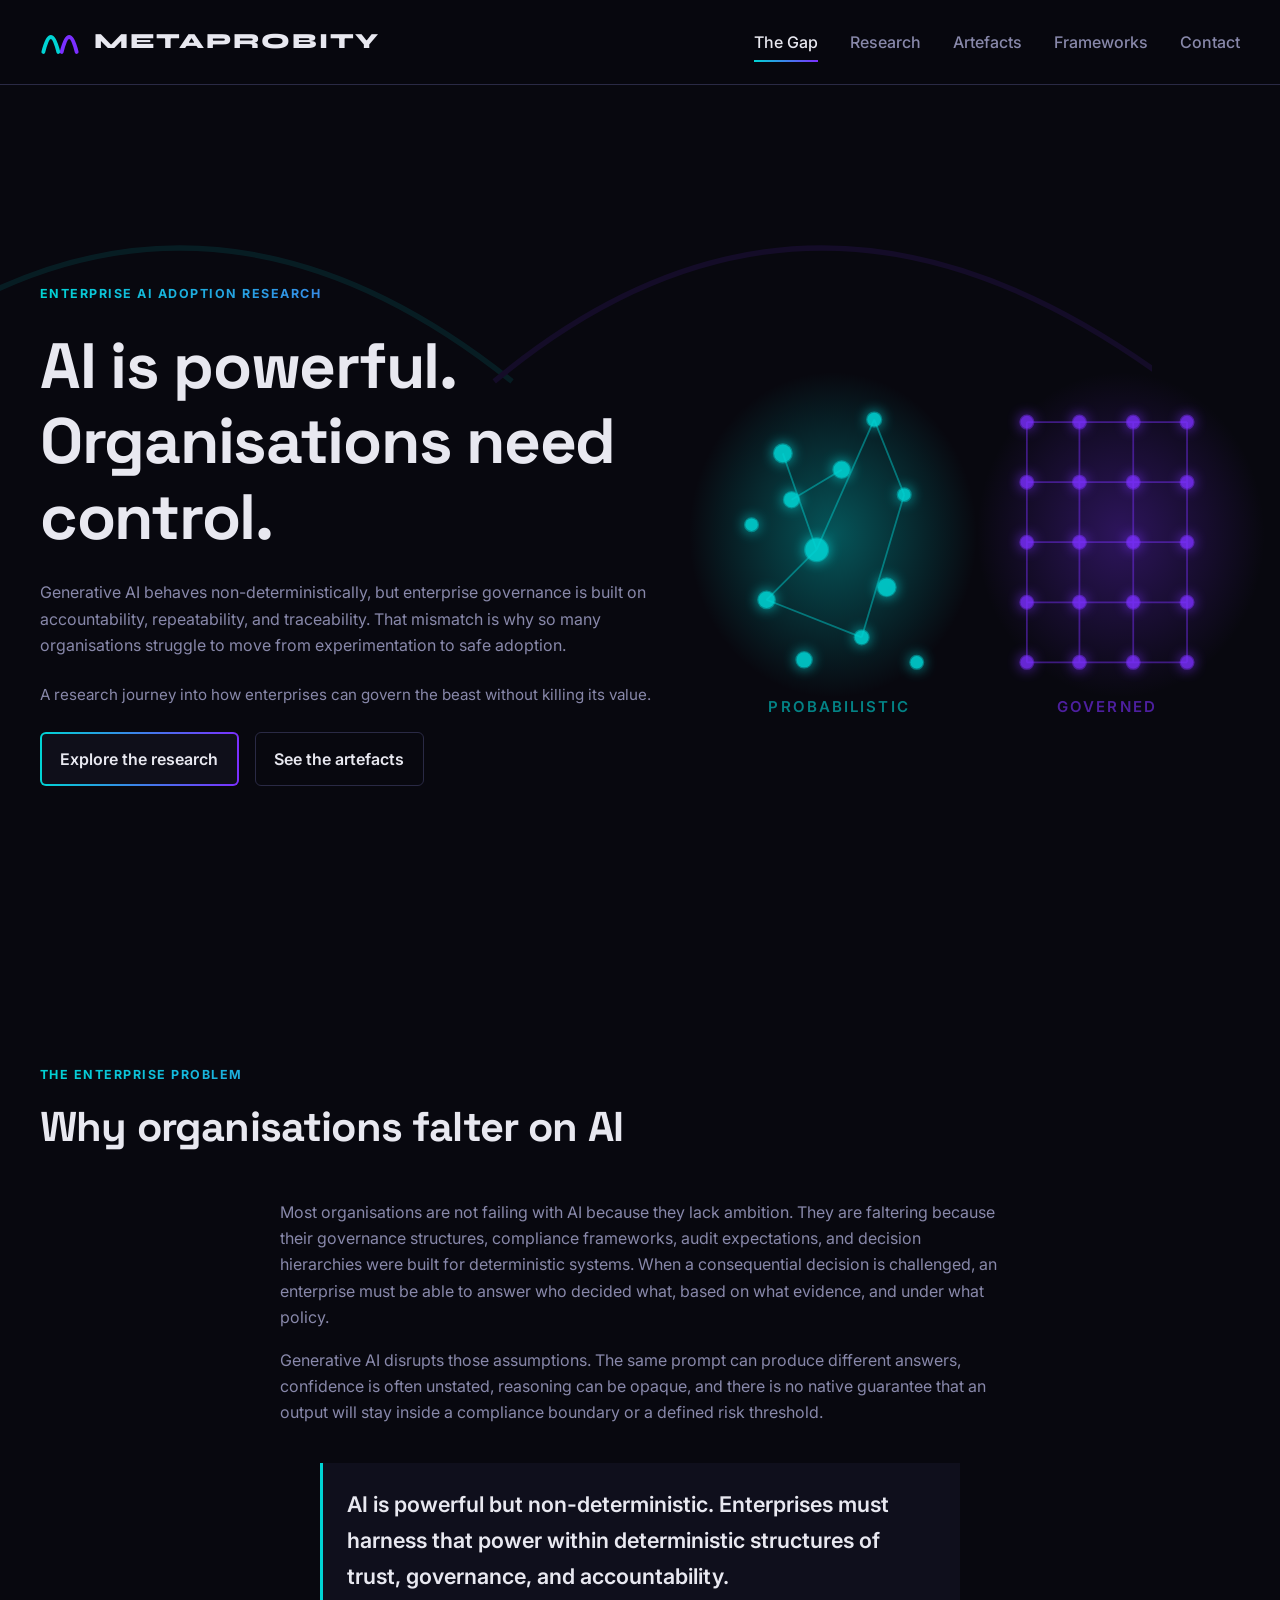
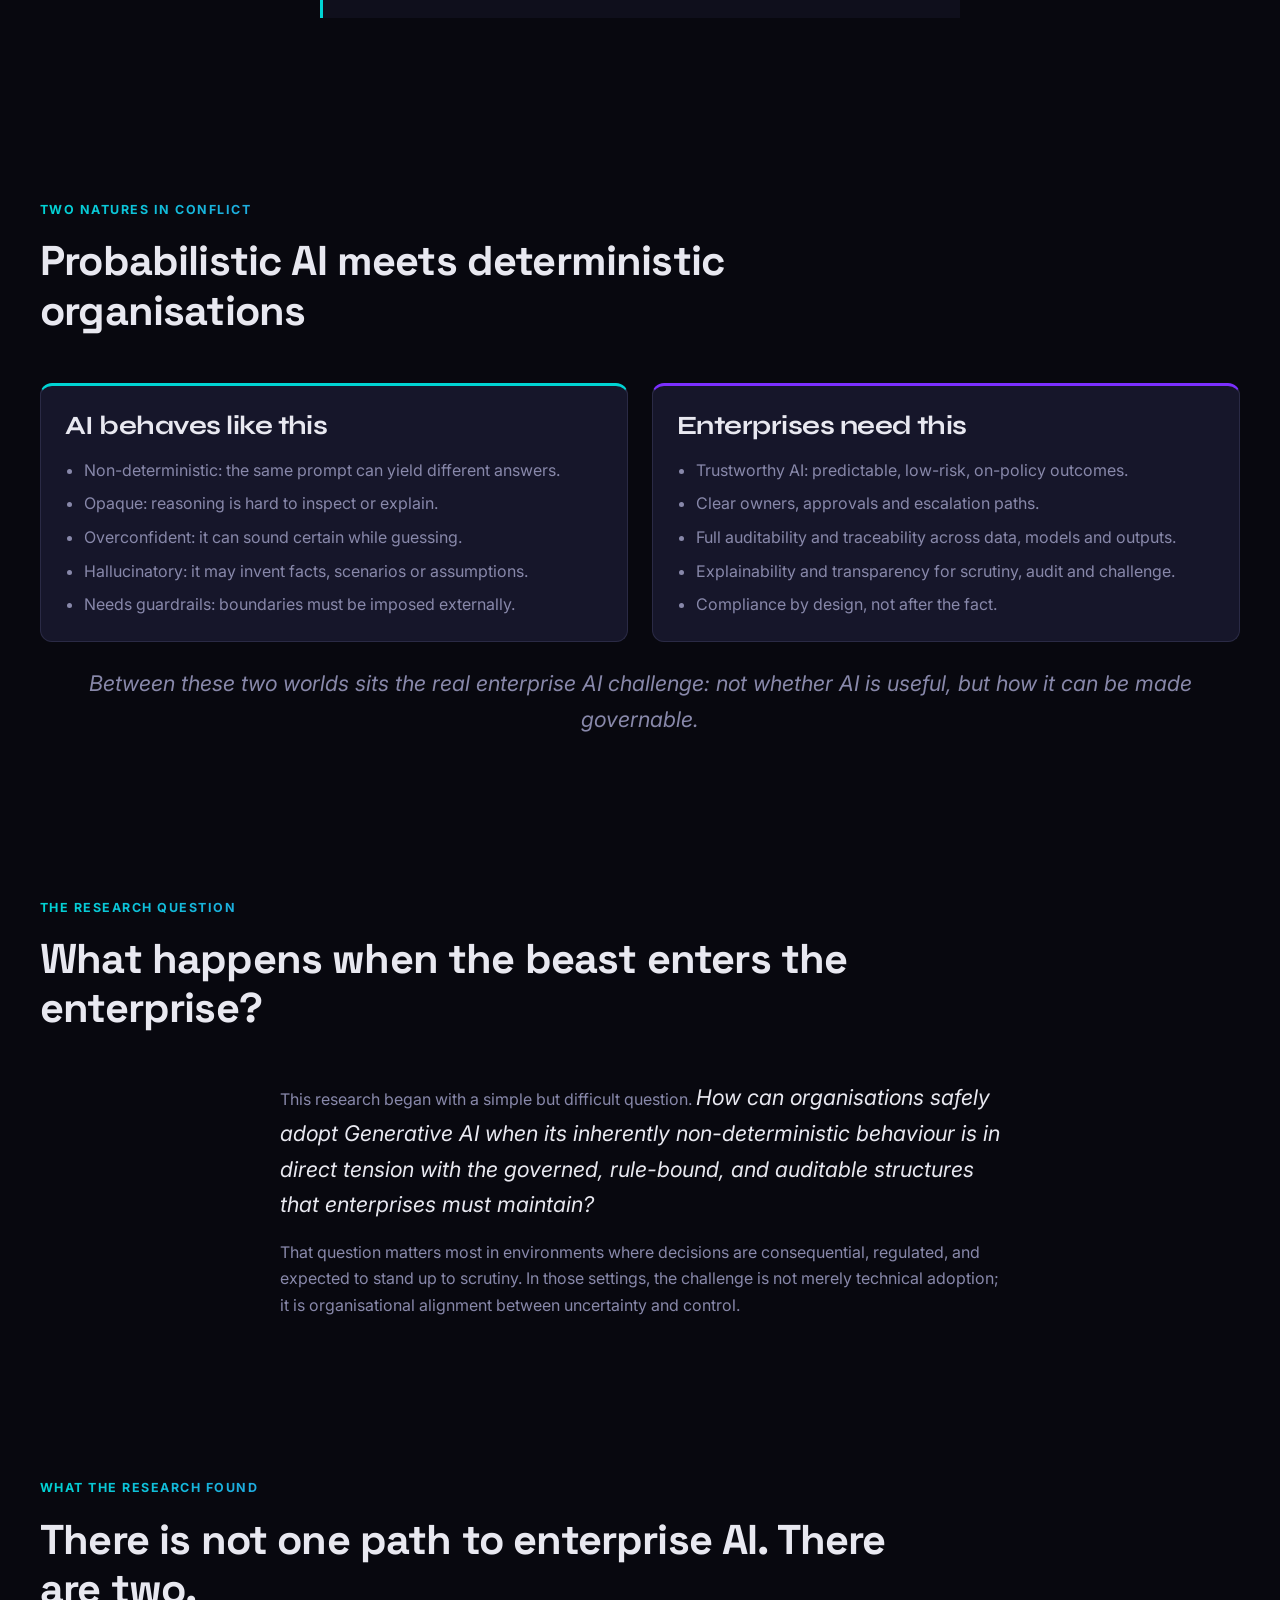
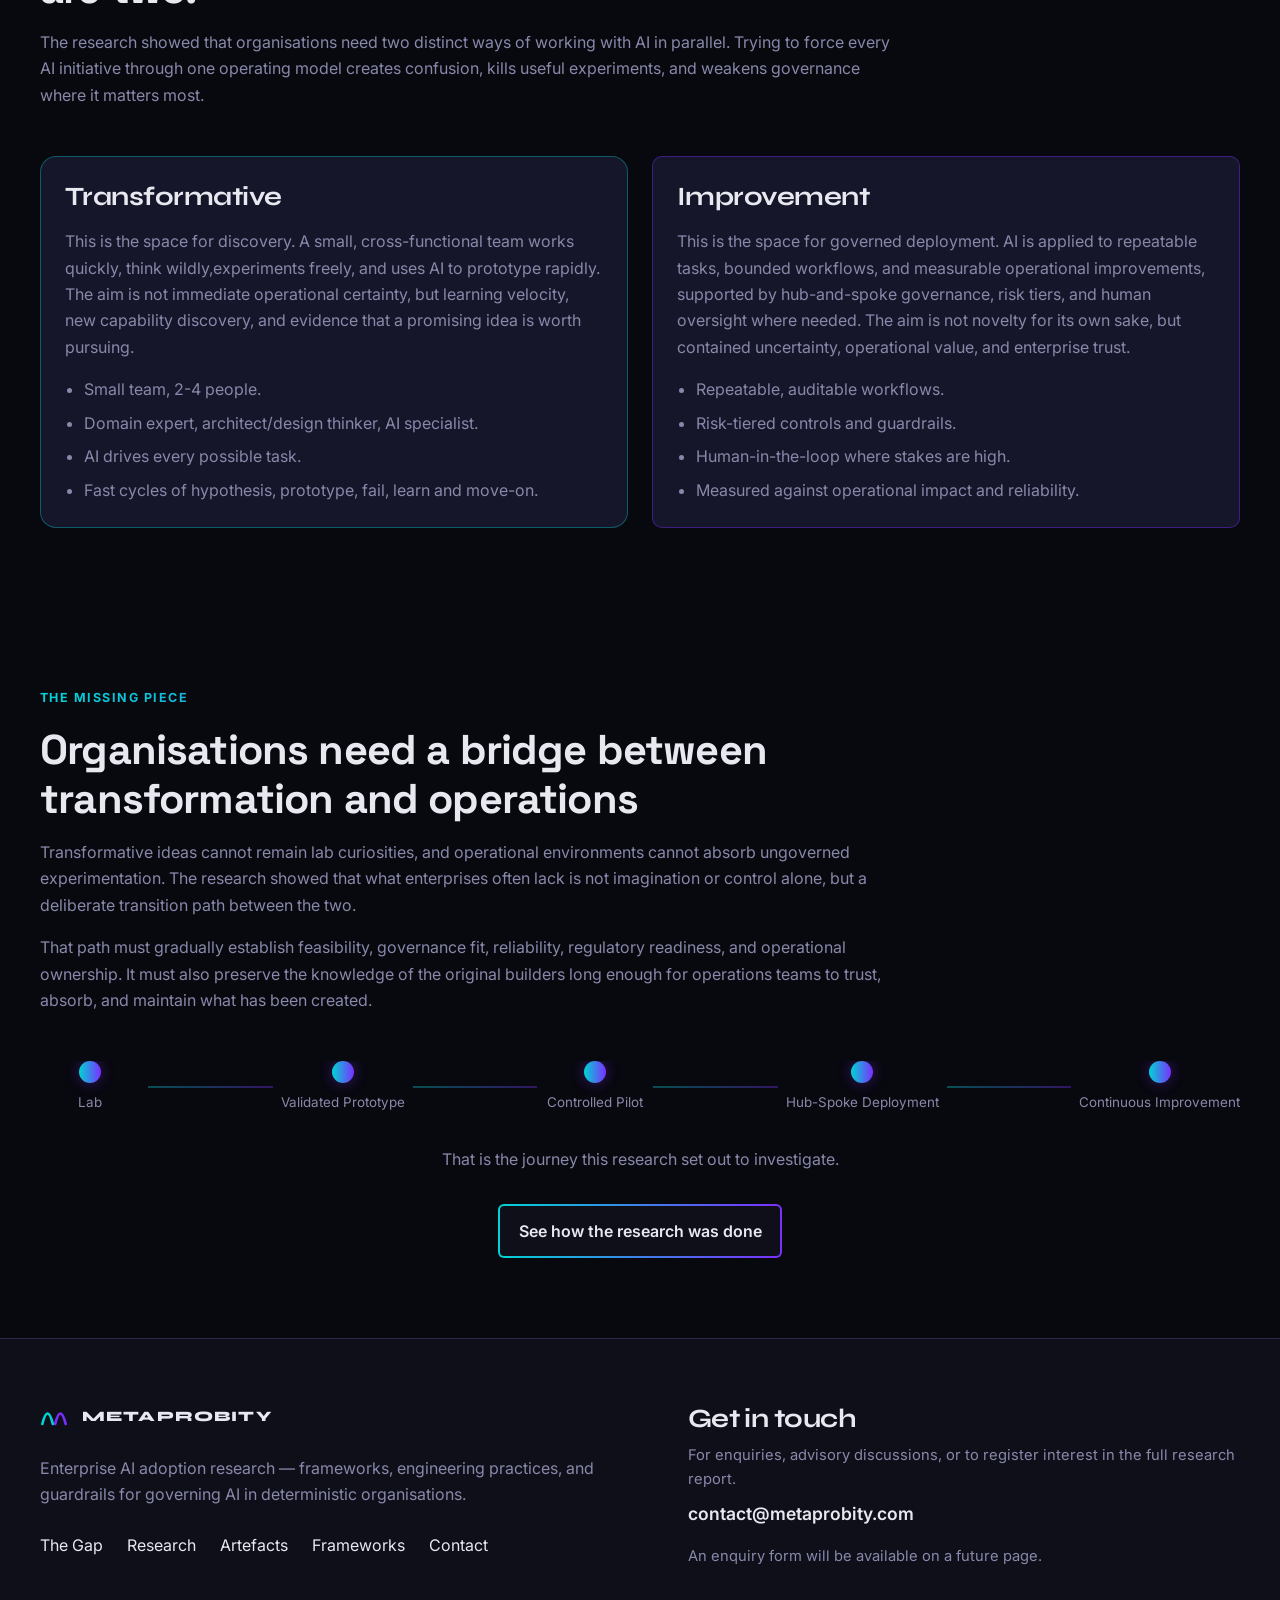
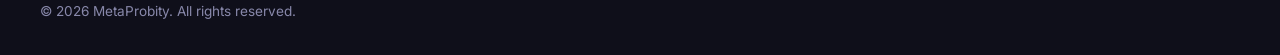
==== commit 6c14ff05: "Enhance content and fix UI visibility issues - Fix reveal animation fallback to ensure page content " ====
--- a/index.html
+++ b/index.html
@@ -325,7 +325,7 @@
             METAPROBITY
           </a>
           <p style="margin-top: var(--space-2);">
-            Enterprise AI adoption research — investigating the gap between probabilistic AI and deterministic organisations.
+            Enterprise AI adoption research — frameworks, engineering practices, and guardrails for governing AI in deterministic organisations.
           </p>
           <nav aria-label="Footer links" style="margin-top: var(--space-3);">
             <ul class="footer-nav-list">
--- a/assets/css/pages.css
+++ b/assets/css/pages.css
@@ -27,6 +27,30 @@
 
 .hero-research {
   background: var(--color-bg-surface);
+}
+
+.hero-artefacts {
+  background: var(--color-bg-deep);
+  min-height: 68vh;
+}
+
+.hero-artefacts::before {
+  content: '';
+  position: absolute;
+  inset: 0;
+  background-image: radial-gradient(circle at 1px 1px, rgba(232, 232, 240, 0.16) 1px, transparent 0);
+  background-size: 26px 26px;
+  opacity: 0.035;
+}
+
+.hero-artefacts::after {
+  content: '';
+  position: absolute;
+  inset: 0;
+  background:
+    radial-gradient(ellipse 60% 55% at 15% 60%, rgba(0, 212, 212, 0.07) 0%, transparent 70%),
+    radial-gradient(ellipse 50% 45% at 85% 40%, rgba(123, 47, 255, 0.07) 0%, transparent 70%);
+  pointer-events: none;
 }
 
 .hero-research::before {
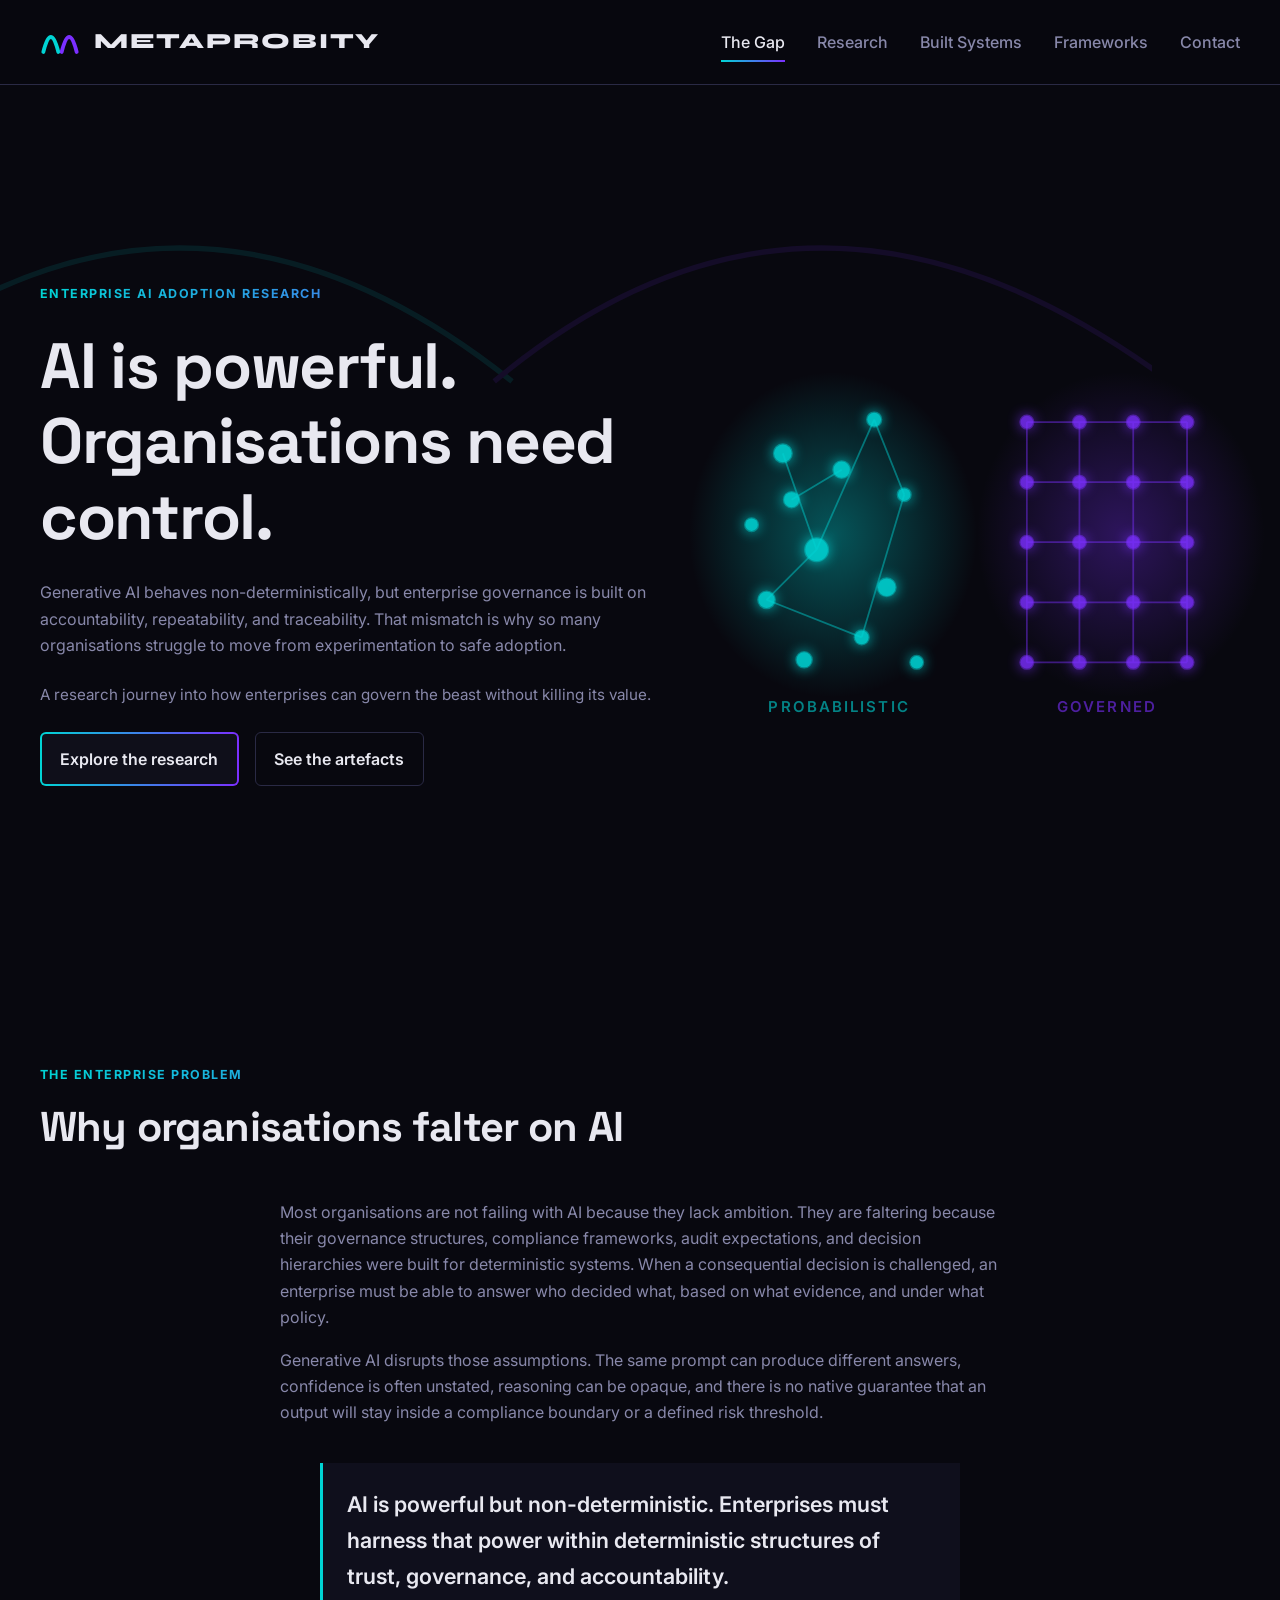
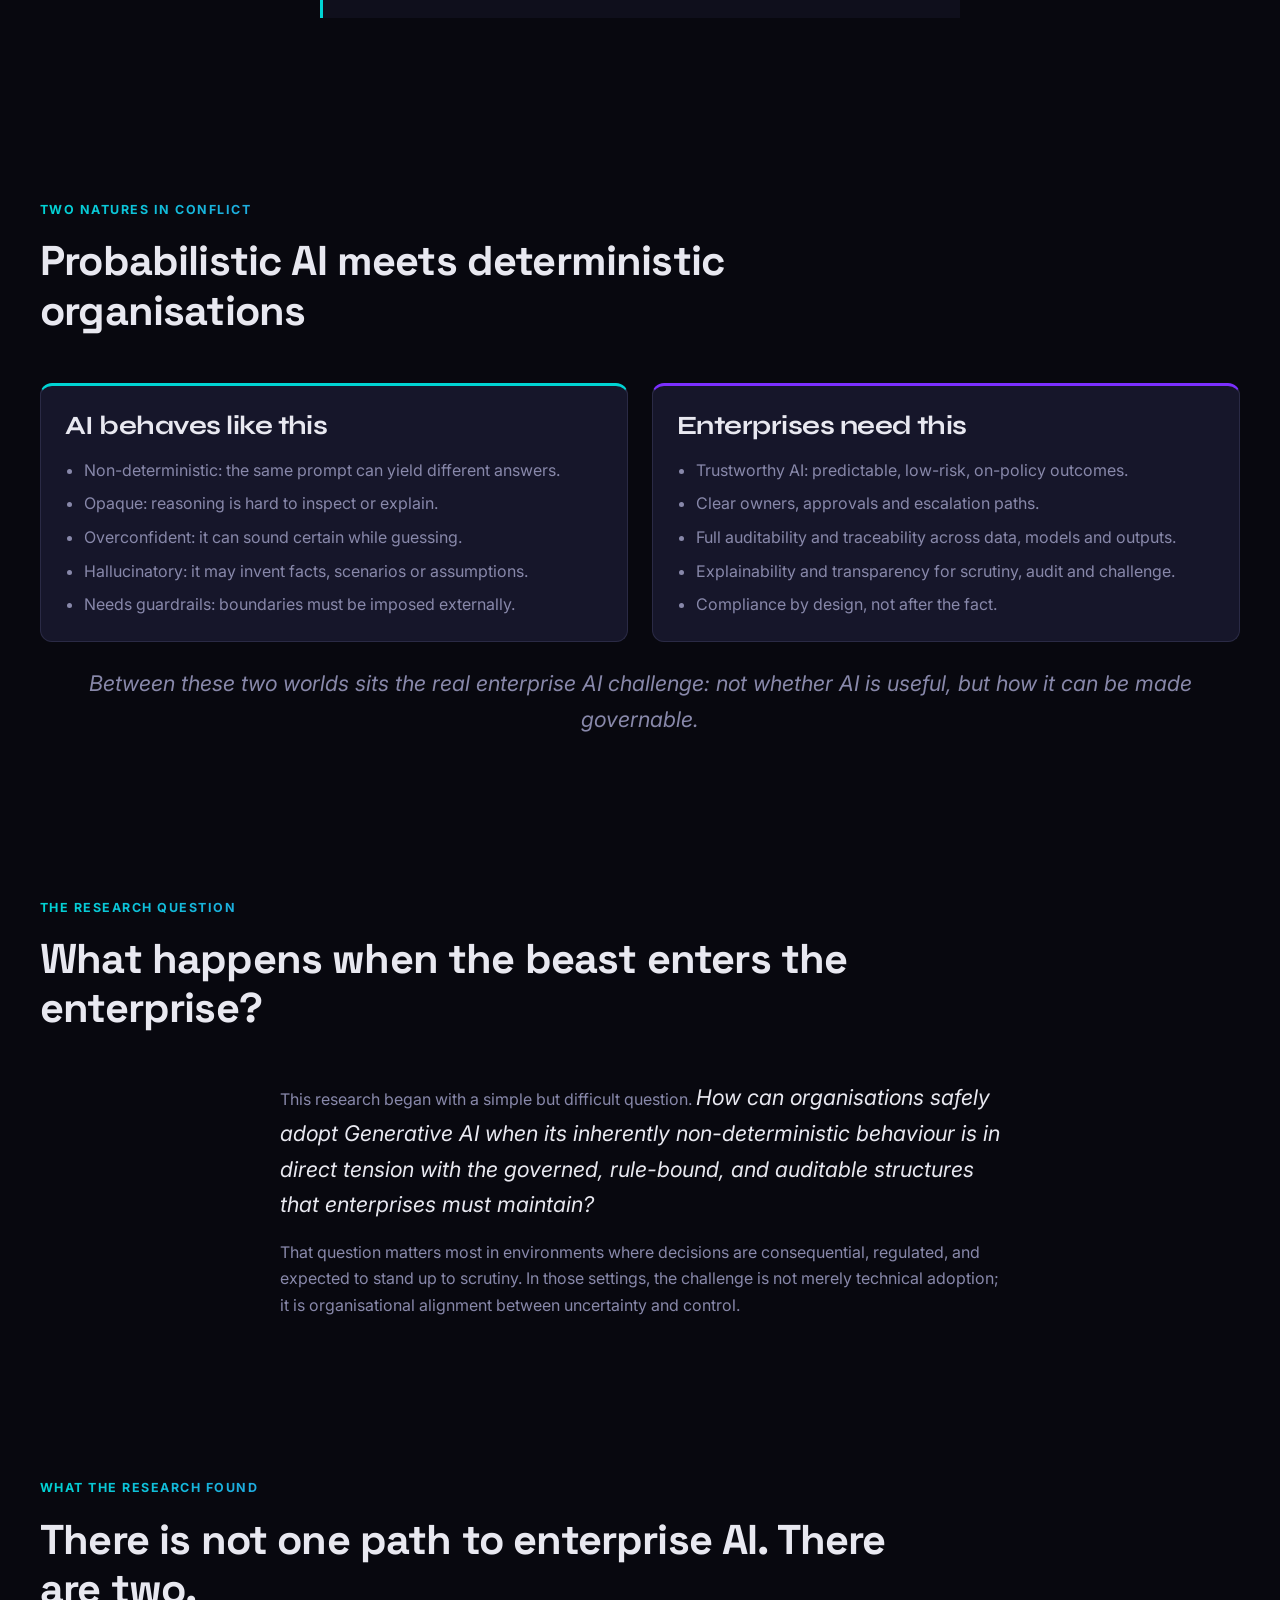
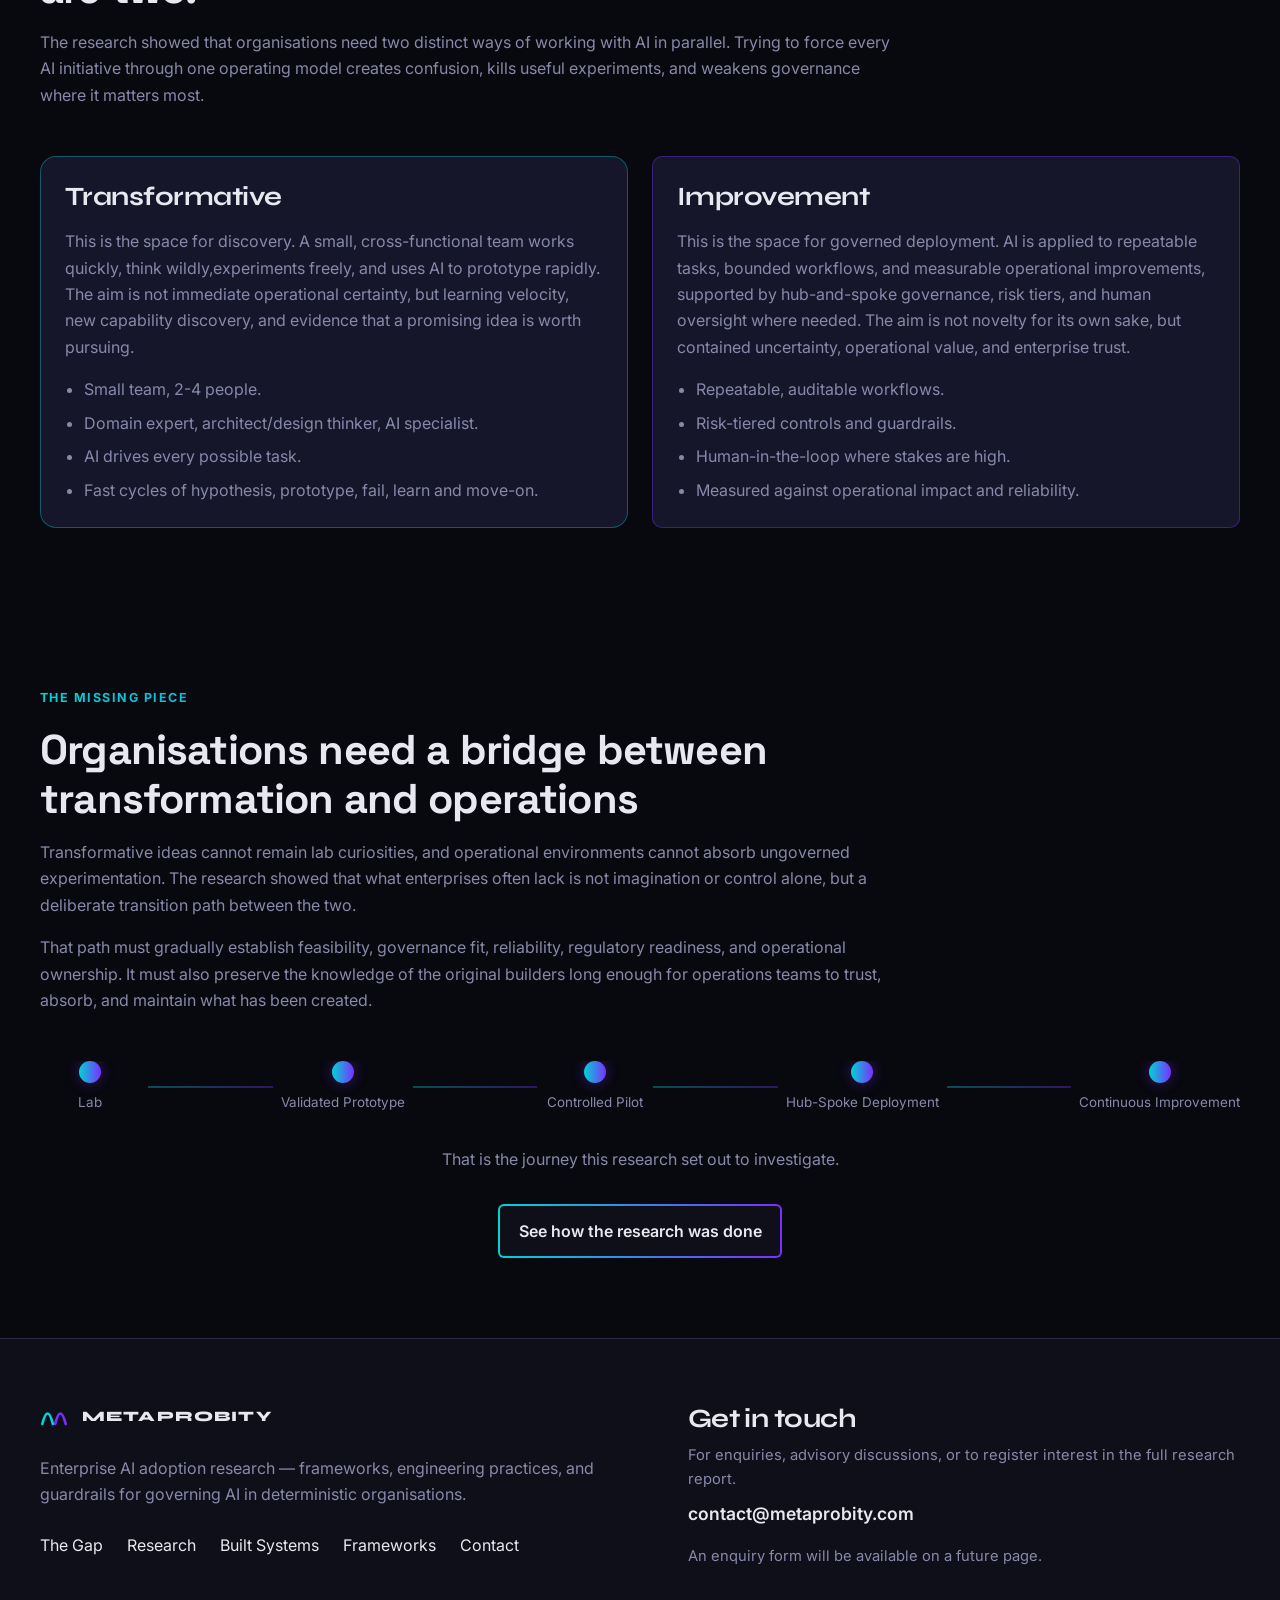
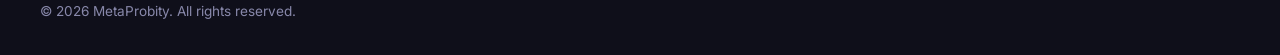
==== commit fd54faf8: "Update HTML pages and add Framework images" ====
--- a/index.html
+++ b/index.html
@@ -44,7 +44,7 @@
           <ul class="nav-list">
             <li><a class="nav-link" data-nav href="index.html">The Gap</a></li>
             <li><a class="nav-link" data-nav href="research.html">Research</a></li>
-            <li><a class="nav-link" data-nav href="artefacts.html">Artefacts</a></li>
+            <li><a class="nav-link" data-nav href="artefacts.html">Built Systems</a></li>
             <li><a class="nav-link" data-nav href="frameworks.html">Frameworks</a></li>
             <li><a class="nav-link" href="#contact">Contact</a></li>
           </ul>
@@ -331,7 +331,7 @@
             <ul class="footer-nav-list">
               <li><a href="index.html">The Gap</a></li>
               <li><a href="research.html">Research</a></li>
-              <li><a href="artefacts.html">Artefacts</a></li>
+              <li><a href="artefacts.html">Built Systems</a></li>
               <li><a href="frameworks.html">Frameworks</a></li>
               <li><a href="#contact">Contact</a></li>
             </ul>
@@ -368,7 +368,7 @@
         <li>
           <a class="mobile-nav-link" data-nav href="artefacts.html">
             <svg viewBox="0 0 24 24" fill="none"><rect x="4" y="5" width="16" height="14" rx="2" stroke-width="2"/><path d="M8 9h8M8 13h8" stroke-width="2"/></svg>
-            <span>Artefacts</span>
+            <span>Built Systems</span>
           </a>
         </li>
         <li>
